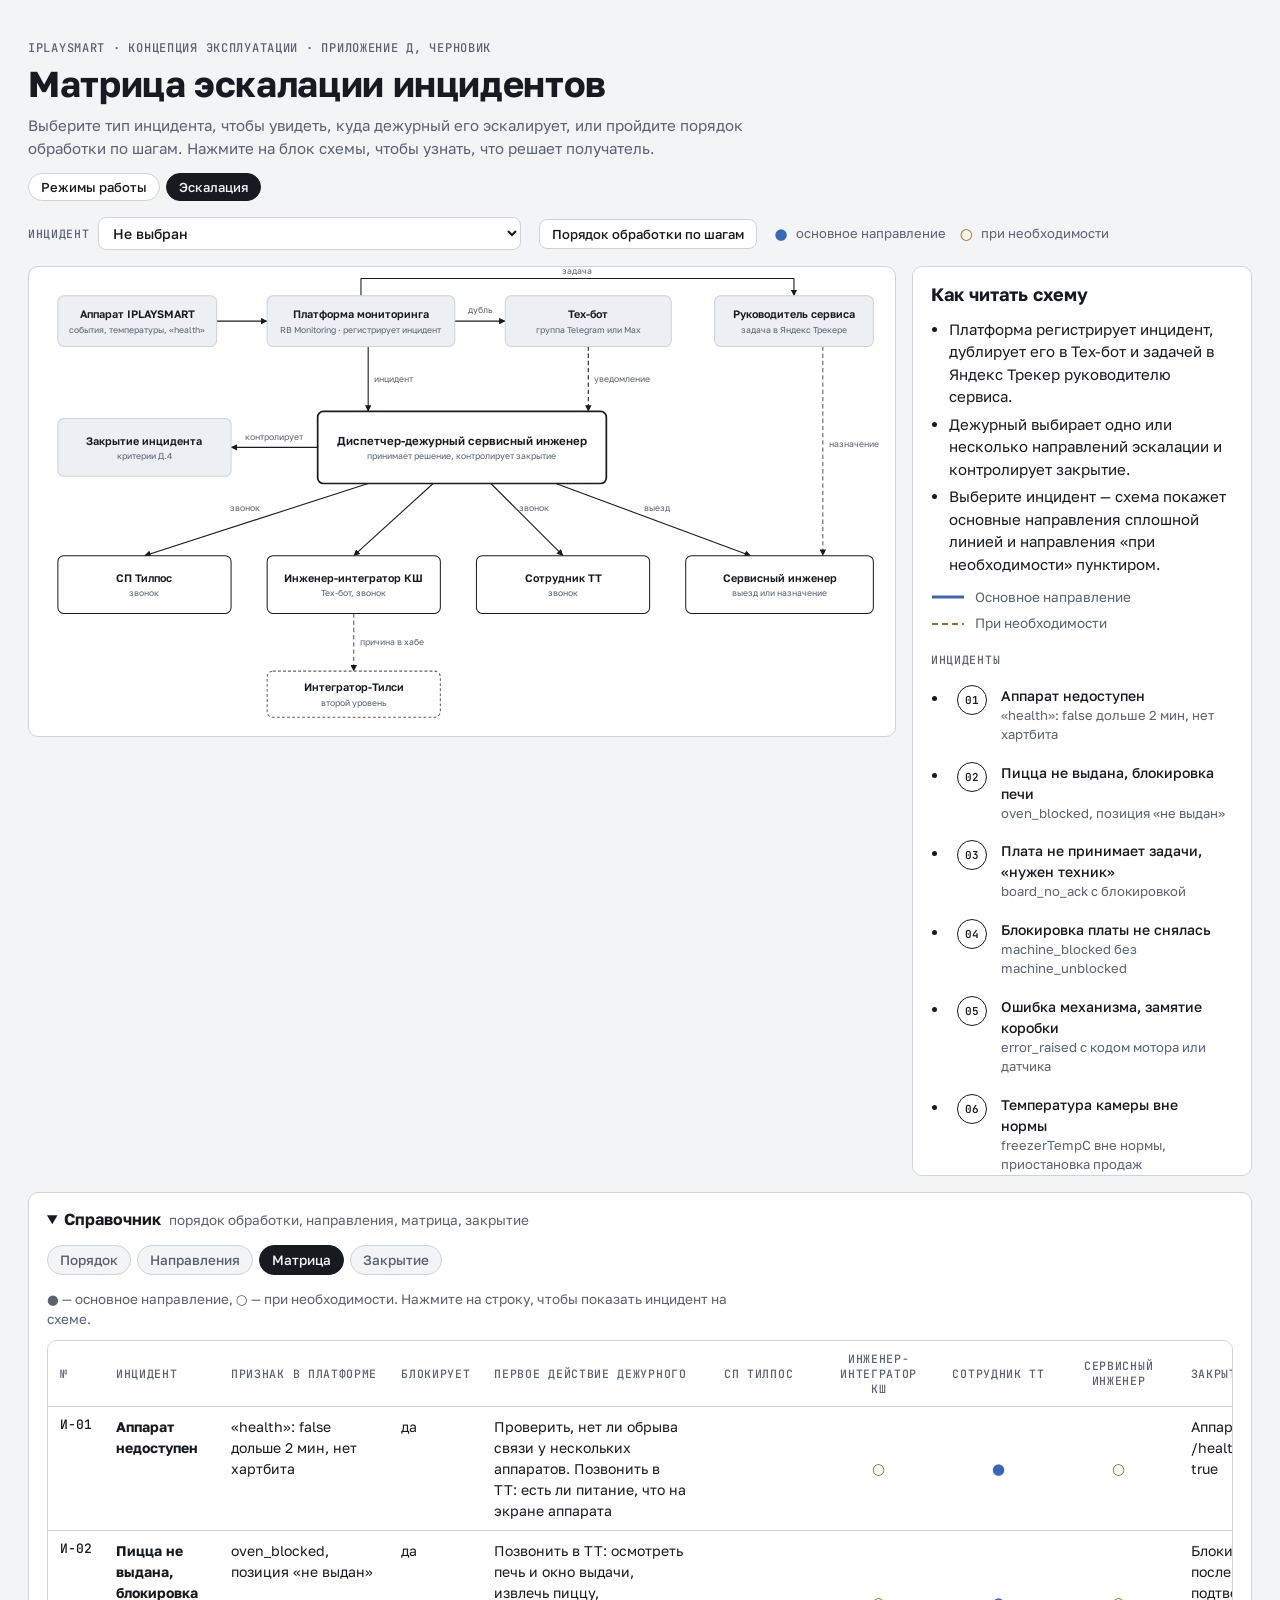
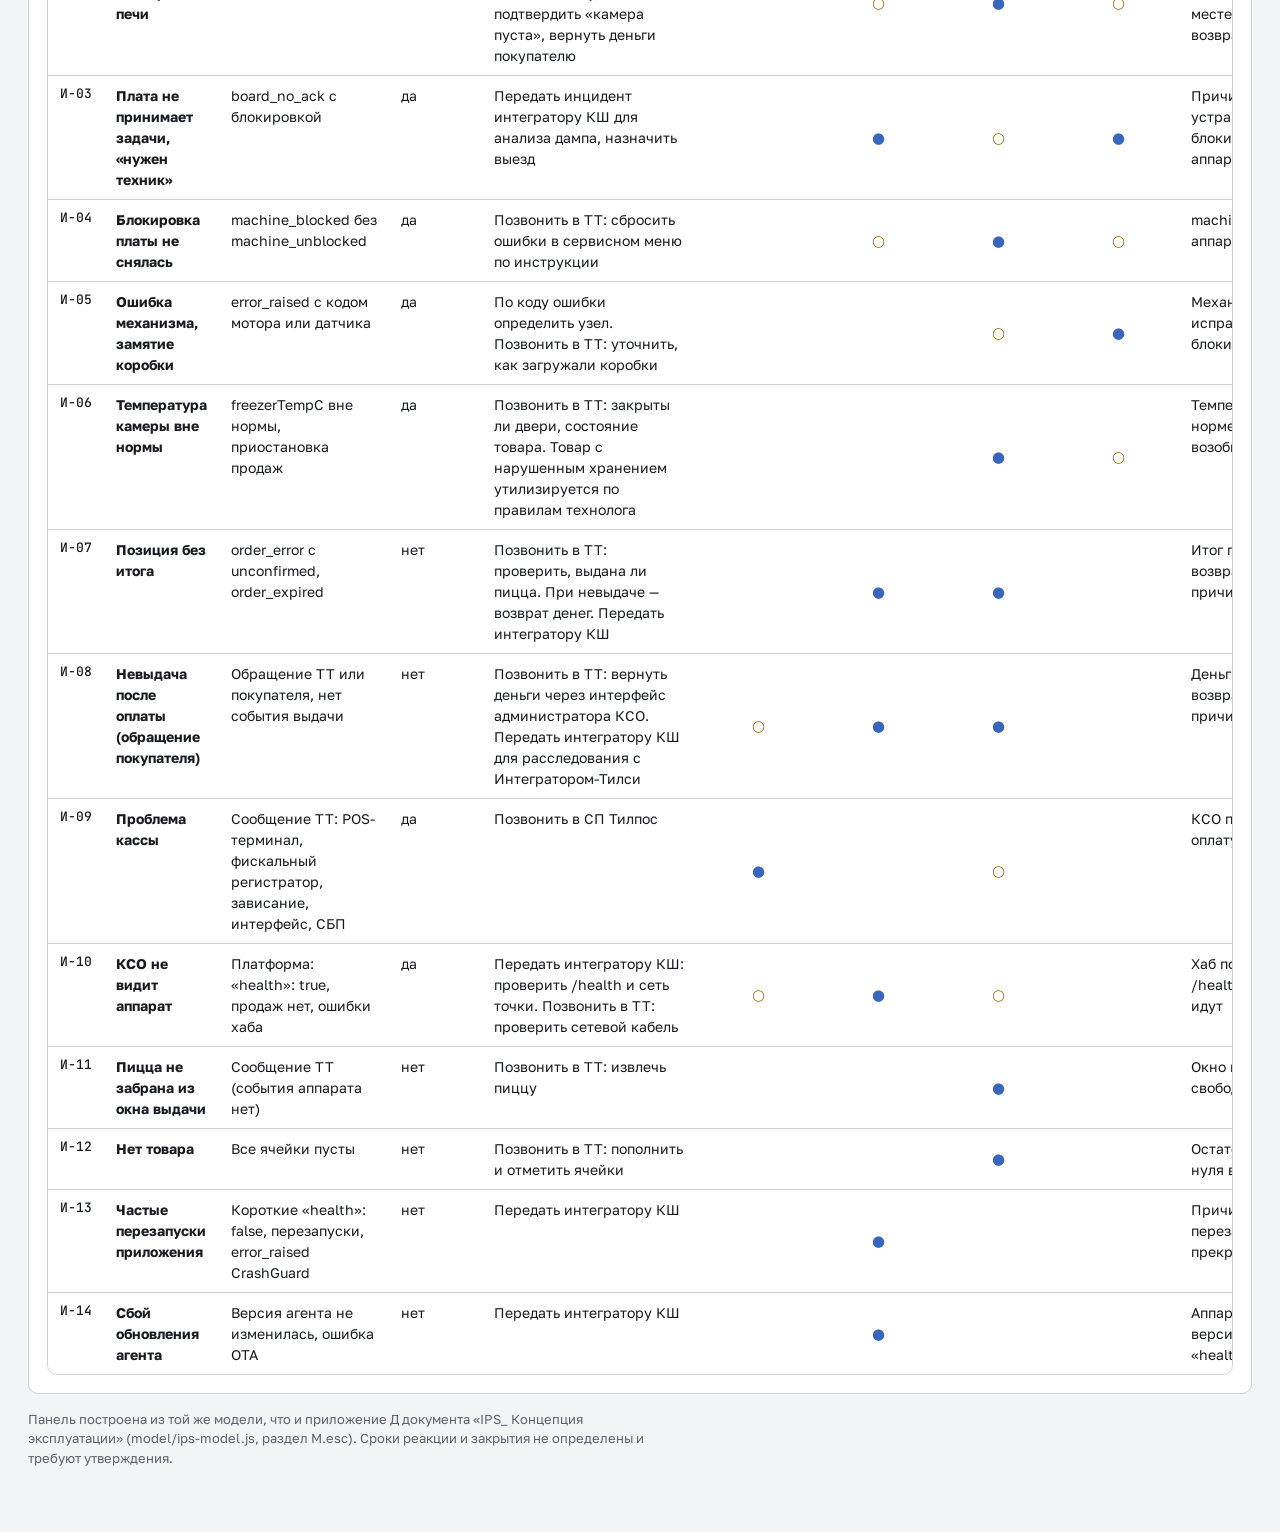
==== escalation.html @ d2d76002 "Add files via upload" ====
<!doctype html>
<html lang="ru">
<head>
<meta charset="utf-8">
<meta name="viewport" content="width=device-width, initial-scale=1">
<title>Эскалация инцидентов IPLAYSMART</title>
<link rel="preconnect" href="https://fonts.googleapis.com">
<link rel="preconnect" href="https://fonts.gstatic.com" crossorigin>
<link rel="stylesheet" href="https://fonts.googleapis.com/css2?family=Golos+Text:wght@400;500;600;700&family=JetBrains+Mono:wght@400;500;600&display=swap">
<style>/* Схема-лист: шапка с навигацией, панель управления, диаграмма во всю ширину, карточка выделения, справочные разделы */
:root{
  --bg:#f3f4f6; --surface:#ffffff; --fg:#171b21; --muted:#596271; --line:#cdd3dc; --comp:#eceff3; --sel:#e6eaf0;
  --ok:#2e8049; --ok-bg:#e1f1e6;
  --part:#a86e14; --part-bg:#f8edd4;
  --pause:#3a66b8; --pause-bg:#e3ebfa;
  --off:#b0413f; --off-bg:#f6e2e1;
  --none:#768090; --none-bg:#e7eaee;
  --danger:#c2362f;
  --font-body:"Golos Text", system-ui, -apple-system, "Segoe UI", Roboto, Arial, sans-serif;
  --font-mono:"JetBrains Mono", ui-monospace, SFMono-Regular, Menlo, Consolas, monospace;
}
@media (prefers-color-scheme: dark){
  :root:not([data-theme="light"]){
    --bg:#111317; --surface:#191c21; --fg:#e6e9ed; --muted:#9aa3af; --line:#343a44; --comp:#15181c; --sel:#232830;
    --ok:#5fbf80; --ok-bg:#15291c; --part:#e0a64a; --part-bg:#32260e; --pause:#80a7ee; --pause-bg:#172239;
    --off:#e2797a; --off-bg:#361b1c; --none:#9aa3b0; --none-bg:#22262d; --danger:#ef6b63;
    color-scheme:dark;
  }
}
:root[data-theme="dark"]{
  --bg:#111317; --surface:#191c21; --fg:#e6e9ed; --muted:#9aa3af; --line:#343a44; --comp:#15181c; --sel:#232830;
  --ok:#5fbf80; --ok-bg:#15291c; --part:#e0a64a; --part-bg:#32260e; --pause:#80a7ee; --pause-bg:#172239;
  --off:#e2797a; --off-bg:#361b1c; --none:#9aa3b0; --none-bg:#22262d; --danger:#ef6b63;
  color-scheme:dark;
}
body{background:var(--bg);color:var(--fg);font:15px/1.5 var(--font-body)}
.wrap{max-width:1300px;margin:0 auto;padding-inline:20px;padding-block:32px 56px;display:grid;gap:20px}
.eyebrow{font:500 12px/1.4 var(--font-mono);letter-spacing:.06em;text-transform:uppercase;color:var(--muted)}
h1{font-size:clamp(26px,3.4vw,36px);line-height:1.15;font-weight:700;letter-spacing:-.01em;margin:6px 0 10px;text-wrap:balance}
.lead{max-width:72ch;margin:0;color:var(--muted)}
.meta{display:flex;flex-wrap:wrap;gap:6px 18px;margin-top:12px;font:500 13px var(--font-mono)}
.toc{display:flex;flex-wrap:wrap;gap:6px 8px;margin-top:16px}
.toc a{font:500 13px var(--font-body);color:var(--fg);text-decoration:none;padding:5px 11px;border:1px solid var(--line);border-radius:999px;background:var(--surface)}
.toc a:hover{background:var(--sel)}
.toolbar{display:flex;flex-wrap:wrap;align-items:center;gap:12px 28px;scroll-margin-top:16px}
.group{display:flex;flex-wrap:wrap;align-items:center;gap:8px 14px;min-width:0}
.glabel,.d-cols h4,.kv dt,th{font:500 11.5px var(--font-mono);letter-spacing:.06em;text-transform:uppercase;color:var(--muted)}
.seg{display:inline-flex;flex-wrap:wrap;border:1px solid var(--line);border-radius:8px;padding:2px;background:var(--surface)}
.seg button{font:500 13.5px var(--font-body);padding:6px 12px;border:0;border-radius:6px;background:transparent;color:var(--muted);cursor:pointer}
.seg button[aria-pressed="true"]{background:var(--fg);color:var(--bg)}
.seg button:focus-visible,.reset:focus-visible,.tlink:focus-visible,.goto:focus-visible,.toc a:focus-visible{outline:2px solid var(--fg);outline-offset:2px}
.legend{display:flex;flex-wrap:wrap;gap:6px 14px;font-size:13px;color:var(--muted)}
.legend span{display:inline-flex;align-items:center;gap:6px;white-space:nowrap}
.sw{width:12px;height:12px;border-radius:3px;border:1.5px solid;display:inline-block}
.lg line{stroke:var(--fg);stroke-width:1.6}
.lg .dash{stroke-dasharray:6 4}
.lg .dot{stroke-dasharray:1.5 3.5;stroke-linecap:round;stroke-width:2}
.lg .danger{stroke:var(--danger);stroke-dasharray:6 4}
.reset{font:500 13px var(--font-body);padding:6px 12px;border:1px solid var(--line);border-radius:8px;background:var(--surface);color:var(--fg);cursor:pointer}

figure.diagram{margin:0;background:var(--surface);border:1px solid var(--line);border-radius:10px;overflow:hidden}
.scroll{overflow-x:auto}
#sm{display:block;width:100%;min-width:980px;height:auto;color:var(--fg)}
figcaption{padding:10px 16px 14px;border-top:1px solid var(--line);font-size:13px;color:var(--muted)}
#sm text{font-family:var(--font-body)}
#sm .node rect{stroke-width:1.6}
#sm .nid{font:500 11px var(--font-mono);fill:var(--muted);text-anchor:middle}
#sm .nname{font-size:13.5px;font-weight:600;fill:var(--fg);text-anchor:middle}
#sm .nstat{font-size:11px;font-weight:500;fill:var(--muted);text-anchor:middle}
#sm .atitle{font-size:11.5px;font-weight:600;fill:var(--fg)}
#sm .aval{font-size:11px;fill:var(--muted)}
#sm .divl{stroke:var(--line);stroke-width:1}
#sm .comp rect{fill:var(--comp);stroke:var(--line);stroke-width:1.3}
#sm .ctitle{font-size:12.5px;font-weight:600;fill:var(--muted)}
#sm .grp{fill:none;stroke:var(--muted);stroke-width:1.2;stroke-dasharray:4 3}
#sm .pseudo rect{fill:var(--surface);stroke:var(--muted);stroke-width:1.2;stroke-dasharray:4 3}
#sm .pseudo text{font-size:12px;fill:var(--muted);text-anchor:middle}
#sm .tr path{fill:none;stroke-linejoin:round}
#sm .tr path.halo{stroke:var(--surface);stroke-width:5}
#sm .tr path.ln{stroke:var(--fg);stroke-width:1.5}
#sm .tr.auto path.ln,#sm .tr.safety path.ln{stroke-dasharray:6 4}
#sm .tr.remote path.ln{stroke-dasharray:1.5 3.5;stroke-linecap:round;stroke-width:2}
#sm .tr.safety path.ln{stroke:var(--danger)}
#sm .tr path.hit{stroke:transparent;stroke-width:14}
#sm .junc{fill:var(--fg)}
#sm .badge circle{fill:var(--surface);stroke:var(--fg);stroke-width:1.3}
#sm .tr.safety .badge circle{stroke:var(--danger)}
#sm .badge text{font:600 10.5px var(--font-mono);fill:var(--fg);text-anchor:middle;dominant-baseline:central}
#sm .mk-fg{fill:var(--fg)}
#sm .mk-danger{fill:var(--danger)}
#sm .node,#sm .badge,#sm .pseudo,#sm .tr{cursor:pointer}
#sm .node:focus,#sm .badge:focus,#sm .pseudo:focus{outline:none}
#sm .node:focus-visible rect{stroke-width:3.2}
#sm .badge:focus-visible circle{stroke-width:2.8}
#sm .node,#sm .tr,#sm .pseudo,#sm .grp{transition:opacity .15s}
#sm.has-sel .node:not(.on),#sm.has-sel .tr:not(.on),#sm.has-sel .pseudo:not(.on){opacity:.15}
#sm.has-sel .comp:not(.on){opacity:.5}
#sm .tr.on path.ln{stroke-width:2.6}
#sm .tr.on .badge circle{stroke-width:2.2}
#sm .node.cur rect{stroke-width:3.2}

.detail{background:var(--surface);border:1px solid var(--line);border-radius:10px;padding:18px 20px;display:grid;gap:14px;min-width:0}
.detail .hint{margin:0;color:var(--muted)}
.d-head{display:flex;flex-wrap:wrap;align-items:baseline;gap:4px 12px}
.d-id{font:600 13px var(--font-mono);color:var(--muted)}
.d-head h3{margin:0;font-size:20px;line-height:1.25;font-weight:700;text-wrap:balance}
.d-desc{margin:0;max-width:75ch}
.chips{display:flex;flex-wrap:wrap;gap:8px}
.chip{display:inline-flex;align-items:center;gap:8px;padding:4px 10px;border:1px solid var(--line);border-radius:999px;font-size:13px;background:var(--bg);max-width:100%}
.chip b{font-weight:500;color:var(--muted);white-space:nowrap}
.st{display:inline-flex;align-items:center;gap:7px}
.st i{width:9px;height:9px;border-radius:50%;display:inline-block;flex:none}
.d-cols{display:grid;grid-template-columns:repeat(auto-fit,minmax(280px,1fr));gap:14px 28px}
.d-cols h4{margin:0 0 6px}
.d-cols ul{list-style:none;margin:0;padding:0;display:grid;gap:4px}
.tlink{display:grid;grid-template-columns:34px 1fr;gap:0 10px;width:100%;text-align:left;padding:6px 8px;border:0;border-radius:6px;background:transparent;color:var(--fg);font:inherit;cursor:pointer}
.tlink:hover{background:var(--sel)}
.tn{grid-row:span 2;font:600 11px var(--font-mono);display:inline-grid;place-items:center;width:28px;height:28px;border:1.3px solid var(--fg);border-radius:50%;align-self:start}
.tlink.safety .tn{border-color:var(--danger)}
.tlink span:not(.tn){font-size:14px;font-weight:500}
.tlink small{font-size:13px;color:var(--muted)}
.empty,.note{font-size:13.5px;color:var(--muted)}
.note{margin:0;max-width:85ch}
.kv{display:grid;grid-template-columns:max-content minmax(0,1fr);gap:8px 18px;margin:0}
.kv dt{line-height:1.9}
.kv dd{margin:0}
.goto{display:inline-flex;align-items:center;gap:8px;padding:5px 12px;border:1px solid var(--line);border-radius:999px;background:var(--bg);color:var(--fg);font:500 13px var(--font-body);cursor:pointer}
.goto:hover{background:var(--sel)}
.goto code{font:600 12px var(--font-mono);color:var(--muted)}
.rc{list-style:none;margin:0;padding:0;display:grid;gap:4px;font-size:14px}
.rc i{font-style:normal;color:var(--muted)}

.sec{display:grid;gap:10px;scroll-margin-top:16px;min-width:0}
.sec h2{font-size:18px;font-weight:700;margin:8px 0 0}
.sec h3{font-size:14.5px;font-weight:600;margin:6px 0 0}
.sec p{margin:0;max-width:80ch}
.card{background:var(--surface);border:1px solid var(--line);border-radius:10px;padding:16px 20px;display:grid;gap:10px;min-width:0}
.cols2{display:grid;grid-template-columns:repeat(auto-fit,minmax(300px,1fr));gap:12px 32px}
.plain,.steps{margin:0;padding-left:20px;display:grid;gap:4px}
.tscroll{overflow-x:auto;background:var(--surface);border:1px solid var(--line);border-radius:10px}
table{width:100%;min-width:820px;border-collapse:collapse;font-size:14px}
table.wide{min-width:1120px}
th{text-align:left;padding:10px 12px;border-bottom:1px solid var(--line);background:var(--surface);white-space:nowrap}
td{padding:9px 12px;border-bottom:1px solid var(--line);vertical-align:top}
tbody tr:last-child td{border-bottom:0}
tbody tr[data-s],tbody tr[data-t]{cursor:pointer}
tbody tr[data-s]:hover td,tbody tr[data-t]:hover td,tbody tr.sel td{background:var(--sel)}
tbody tr.sel td:first-child{box-shadow:inset 3px 0 0 var(--fg)}
tbody tr:focus-visible{outline:2px solid var(--fg);outline-offset:-2px}
td.id{font:500 13px var(--font-mono);white-space:nowrap;font-variant-numeric:tabular-nums}
tr.sub td.id{padding-left:28px;color:var(--muted)}
tr.parent td:nth-child(2){font-weight:600}
td.path{white-space:nowrap;font-weight:500}
table.matrix{min-width:1080px}
.matrix th.m{text-align:center;white-space:normal;min-width:96px}
.matrix th.m small{display:block;font:400 11px var(--font-body);letter-spacing:0;text-transform:none;color:var(--muted)}
.matrix td.c{text-align:center;vertical-align:middle;padding:6px}
.cell{display:inline-flex;flex-direction:column;align-items:center;gap:2px;min-width:62px;padding:4px 6px;border-radius:6px;font-size:12.5px;font-weight:600;line-height:1.25}
.cell small{font-weight:400;font-size:11px;max-width:112px}
.c-y{background:var(--ok-bg);color:var(--ok)}
.c-c{background:var(--part-bg);color:var(--part)}
.c-n{color:var(--muted);font-weight:500}
.c-u{border:1px dashed var(--muted);color:var(--muted);font-weight:500}
td.cmd{font-weight:600;min-width:200px}
td.cmd small{display:block;font:500 11.5px var(--font-mono);color:var(--muted);margin-top:3px}
td.cmd span{display:block;font-weight:400;font-size:12.5px;color:var(--muted);margin-top:2px}
.mlegend{display:flex;flex-wrap:wrap;gap:8px 14px;align-items:center;font-size:13px;color:var(--muted)}
footer{font-size:13px;color:var(--muted);max-width:80ch}
@media (prefers-reduced-motion: reduce){#sm .node,#sm .tr,#sm .pseudo,#sm .grp{transition:none}}
:root{--shadow:0 10px 30px rgba(20,24,31,.16)}
@media (prefers-color-scheme: dark){:root:not([data-theme="light"]){--shadow:0 10px 30px rgba(0,0,0,.55)}}
:root[data-theme="dark"]{--shadow:0 10px 30px rgba(0,0,0,.55)}
#tm{min-width:1340px}
.ref{font:500 .9em var(--font-mono);color:inherit;background:none;border:0;border-bottom:1px dotted currentColor;padding:0;margin:0;cursor:pointer;line-height:inherit}
.ref:hover{color:var(--pause)}
.ref:focus-visible,.rc-x:focus-visible,#sm .fl:focus-visible rect{outline:2px solid var(--fg);outline-offset:2px}
.refcard{position:fixed;left:16px;right:16px;bottom:calc(16px + env(safe-area-inset-bottom, 0px));z-index:10;max-width:640px;margin-inline:auto;background:var(--surface);border:1px solid var(--line);border-radius:12px;box-shadow:var(--shadow);padding:14px 16px;display:grid;gap:8px;max-height:55vh;overflow:auto}
.rc-head{display:flex;align-items:baseline;gap:10px}
.rc-head code{font:600 13px var(--font-mono)}
.rc-head span{font-size:12.5px;color:var(--muted);flex:1;min-width:0}
.rc-x{border:0;background:none;color:var(--muted);font-size:22px;line-height:1;cursor:pointer;padding:0 4px}
.refcard p{margin:0;font-size:14px}
.rc-st{font-size:12.5px;color:var(--muted)}
tr.x td{color:var(--muted)}
tr.x td:not(:first-child){font-style:italic}
.dchip{display:inline-block;padding:2px 9px;border-radius:999px;font-size:12.5px;font-weight:600;white-space:nowrap}
.d-ok{background:var(--ok-bg);color:var(--ok)}
.d-none{background:var(--none-bg);color:var(--none)}
.d-part{background:var(--part-bg);color:var(--part)}
.d-pause{background:var(--pause-bg);color:var(--pause)}
.steps li,.plain li{max-width:85ch}
.detail ol{margin:0;padding-left:20px;display:grid;gap:3px}
#sm .fbox{fill:var(--surface);stroke:var(--line);stroke-width:1.2}
#sm .fl rect{fill:var(--bg);stroke:var(--muted);stroke-width:1}
#sm .fl text{font-size:11.5px;fill:var(--fg)}
#sm .fl{cursor:pointer;transition:opacity .15s}
#sm .fl:focus{outline:none}
#sm .fl.cur rect{stroke:var(--fg);stroke-width:2}
#sm.has-sel .fl:not(.on){opacity:.35}
@media (prefers-reduced-motion: reduce){#sm .fl{transition:none}}
[hidden]{display:none!important}
.wrap{max-width:1480px;gap:16px}
header .lead{max-width:80ch}
.controls{display:flex;flex-wrap:wrap;align-items:center;gap:10px 18px}
.wrap > *{min-width:0}
.ctl{display:inline-flex;align-items:center;gap:8px;max-width:100%;min-width:0;font:500 11.5px var(--font-mono);letter-spacing:.06em;text-transform:uppercase;color:var(--muted)}
.ctl select{min-width:0;flex:0 1 auto;font:500 14px var(--font-body);letter-spacing:0;text-transform:none;color:var(--fg);background:var(--surface);border:1px solid var(--line);border-radius:8px;padding:6px 10px;max-width:100%}
.ctl select:focus-visible{outline:2px solid var(--fg);outline-offset:2px}
.main{display:grid;grid-template-columns:minmax(0,1fr);gap:16px;align-items:start}
.side{background:var(--surface);border:1px solid var(--line);border-radius:10px;padding:16px 18px;display:grid;gap:12px;min-width:0;align-content:start}
@media (min-width:1200px){
  .main{grid-template-columns:minmax(0,1fr) 340px}
  .side{position:sticky;top:calc(12px + env(safe-area-inset-top, 0px));max-height:calc(100vh - 24px);overflow:auto}
}
.side h3{margin:0;font-size:18px;line-height:1.25;font-weight:700;text-wrap:balance}
.side p{margin:0}
.side ul,.side ol{margin:0;padding-left:18px;display:grid;gap:5px}
.side .kv{grid-template-columns:minmax(0,1fr);gap:2px 0}
.side .kv dt{line-height:1.4;margin-top:8px}
.side .kv dd{font-size:14px}
.side .d-cols{grid-template-columns:minmax(0,1fr)}
.crumb{font:500 12px var(--font-mono);color:var(--muted)}
.back{justify-self:start;font:500 13px var(--font-body);padding:5px 10px;border:1px solid var(--line);border-radius:8px;background:var(--bg);color:var(--fg);cursor:pointer}
.nav{display:flex;flex-wrap:wrap;gap:8px;align-items:center}
.nav button{font:500 13.5px var(--font-body);padding:7px 14px;border:1px solid var(--line);border-radius:8px;background:var(--bg);color:var(--fg);cursor:pointer}
.nav button.primary{background:var(--fg);color:var(--bg);border-color:var(--fg)}
.nav button:disabled{opacity:.4;cursor:default}
.nav .step{font:500 12px var(--font-mono);color:var(--muted);margin-left:auto}
.back:focus-visible,.nav button:focus-visible,.tabs button:focus-visible,.refblock summary:focus-visible{outline:2px solid var(--fg);outline-offset:2px}
.attrs{display:grid;gap:6px;margin:0;padding:10px 12px;background:var(--bg);border-radius:8px;font-size:13.5px}
.attrs b{font-weight:600}
.lgline{display:grid;grid-template-columns:34px 1fr;gap:6px 10px;align-items:center;font-size:13.5px;color:var(--muted)}
.lgline svg line{stroke:var(--fg);stroke-width:1.6}
.lgline .cyc{stroke-width:3}
.lgline .thin{stroke:var(--muted);stroke-width:1.4}
.lgline .dash{stroke-dasharray:6 4}
.lgline .dot{stroke-dasharray:1.5 3.5;stroke-linecap:round;stroke-width:2}
.lgline .danger{stroke:var(--danger);stroke-dasharray:6 4}
#legend:empty{display:none}

#sm{min-width:900px}
@media (min-width:1200px){#sm{min-width:0}}
#sm .nid{font-size:12px}
#sm .nname{font-size:15px}
#sm .nstat{font-size:12px}
#sm .ctitle{font-size:13.5px}
#sm .badge text{font-size:11.5px}
#sm.v-ov #g-dt{display:none}
#sm.v-dt #g-ov{display:none}
#sm:not(.l-safety) #g-flags{display:none}
#sm.l-none .node.atom rect{fill:var(--surface);stroke:var(--fg);stroke-width:1.4}
#sm.v-ov.l-none .node.sub rect{fill:transparent;stroke:var(--muted);stroke-dasharray:4 3;stroke-width:1.2}
#sm.v-ov.l-none .node.sub text{fill:var(--muted)}
#sm .ag path{fill:none;stroke-linejoin:round}
#sm .ag path.halo{stroke:var(--surface);stroke-width:6}
#sm .ag path.ln{stroke:var(--muted);stroke-width:1.4}
#sm .ag.cycle path.ln{stroke:var(--fg);stroke-width:2.8}
#sm .ag.safety path.ln{stroke:var(--danger);stroke-dasharray:6 4}
#sm .ag.remote path.ln{stroke-dasharray:1.5 3.5;stroke-linecap:round;stroke-width:2}
#sm .ag path.hit{stroke:transparent;stroke-width:16}
#sm .ag{cursor:pointer;transition:opacity .15s}
#sm .ag:focus{outline:none}
#sm .ag:focus-visible path.ln{stroke-width:4}
#sm .pill rect{fill:var(--surface);stroke:var(--muted);stroke-width:1.2}
#sm .pill text{font:600 11.5px var(--font-mono);fill:var(--muted);text-anchor:middle;dominant-baseline:central}
#sm .mk-muted{fill:var(--muted)}
#sm.has-sel .ag:not(.on){opacity:.15}
#sm .ag.on path.ln{stroke-width:3.2}
#sm.has-sel .tr.trail{opacity:.5}
#sm.has-sel .node.trail{opacity:.65}
@media (prefers-reduced-motion: reduce){#sm .ag{transition:none}}

.refblock{background:var(--surface);border:1px solid var(--line);border-radius:10px;padding:0 18px}
.refblock summary{cursor:pointer;padding:14px 0;font-weight:700;font-size:16px}
.refblock summary span{font-weight:400;font-size:13.5px;color:var(--muted);margin-left:8px}
.refblock[open]{padding-bottom:18px}
.tabs{display:flex;flex-wrap:wrap;gap:6px;margin-bottom:14px}
.tabs button{font:500 13.5px var(--font-body);padding:6px 12px;border:1px solid var(--line);border-radius:999px;background:var(--bg);color:var(--muted);cursor:pointer}
.tabs button[aria-selected="true"]{background:var(--fg);color:var(--bg);border-color:var(--fg)}
.tabp{display:grid;gap:10px;min-width:0}
.pillsample{justify-self:start;font:600 11.5px var(--font-mono);color:var(--muted);border:1.2px solid var(--muted);border-radius:10px;padding:0 7px;line-height:18px}
.rsec{display:grid;gap:10px;min-width:0}
.rsec + .rsec{margin-top:10px}
.rsec h3{margin:4px 0 0;font-size:16px;font-weight:700}
.card p{margin:0;max-width:85ch}
.dg{display:inline-block;margin-left:4px;padding:0 7px;border-radius:999px;font-size:11.5px;font-weight:600;line-height:18px;background:var(--off-bg);color:var(--off);white-space:nowrap}
table.matrix{min-width:1220px}
td.dz{font-size:13px;min-width:150px}
.side h4{margin:6px 0 0;font:500 11.5px var(--font-mono);letter-spacing:.06em;text-transform:uppercase;color:var(--muted)}

.side .chips{gap:6px}
.pnav{display:flex;flex-wrap:wrap;gap:6px;margin-top:14px}
.pnav a,.pnav span{font:500 13px var(--font-body);padding:5px 12px;border:1px solid var(--line);border-radius:999px;color:var(--fg);text-decoration:none;background:var(--surface)}
.pnav span{background:var(--fg);color:var(--bg);border-color:var(--fg)}
.pnav a:hover{background:var(--sel)}

#es{display:block;width:100%;min-width:900px;height:auto}
@media (min-width:1200px){#es{min-width:0}}
#es text{font-family:var(--font-body)}
#es .bx rect{fill:var(--surface);stroke:var(--fg);stroke-width:1.4}
#es .bx.src rect{fill:var(--comp);stroke:var(--line)}
#es .bx.duty rect{stroke-width:2.4}
#es .bx.second rect{stroke-dasharray:4 3;stroke:var(--muted)}
#es .nname{font-size:15px;font-weight:600;fill:var(--fg);text-anchor:middle}
#es .bx.duty .nname{font-size:16px}
#es .nstat{font-size:12px;fill:var(--muted);text-anchor:middle}
#es .lk path{fill:none;stroke-linejoin:round}
#es .lk path.halo{stroke:var(--surface);stroke-width:6}
#es .lk path.ln{stroke:var(--fg);stroke-width:1.5}
#es .lk.dash path.ln,#es .lk.aux path.ln{stroke-dasharray:6 4}
#es .lk.aux path.ln{stroke:var(--muted)}
#es .lbl{font-size:12px;fill:var(--muted);text-anchor:middle}
#es .lbl.start{text-anchor:start}
#es .mk-fg{fill:var(--fg)} #es .mk-muted{fill:var(--muted)} #es .mk-p{fill:var(--pause)}
#es .bx,#es .lk{transition:opacity .15s}
#es .bx{cursor:pointer}
#es .bx:focus{outline:none}
#es .bx:focus-visible rect{stroke-width:3.2}
#es.has-sel .bx:not(.on):not(.p):not(.s){opacity:.25}
#es.has-sel .lk:not(.on):not(.p):not(.s){opacity:.12}
#es .bx.cur rect{stroke-width:3.2}
#es .bx.p rect{fill:var(--pause-bg);stroke:var(--pause);stroke-width:2.6}
#es .bx.s rect{fill:var(--part-bg);stroke:var(--part);stroke-width:1.8;stroke-dasharray:6 4}
#es .lk.p path.ln{stroke:var(--pause);stroke-width:3;stroke-dasharray:none}
#es .lk.s path.ln{stroke:var(--part);stroke-width:2.2;stroke-dasharray:6 4}
#es .lk.on path.ln{stroke-width:2.6}
.dot{font-style:normal;font-weight:700;font-size:15px;line-height:1}
.dot.p{color:var(--pause)} .dot.s{color:var(--part)}
.legend .dot{margin-right:2px}
.lgline .lp{stroke:var(--pause);stroke-width:3}
.lgline .ls{stroke:var(--part);stroke-width:2.2;stroke-dasharray:6 4}
#tmx{min-width:1240px}
#tmx tbody tr{cursor:pointer}
#tmx tbody tr:hover td,#tmx tbody tr.sel td{background:var(--sel)}
#tmx td.c{text-align:center;vertical-align:middle}
.rc .dot{margin-right:2px}
@media (prefers-reduced-motion: reduce){#es .bx,#es .lk{transition:none}}
</style>
</head>
<body>
<div class="wrap">
  <header>
    <div class="eyebrow">IPLAYSMART · Концепция эксплуатации · приложение Д, черновик</div>
    <h1>Матрица эскалации инцидентов</h1>
    <p class="lead">Выберите тип инцидента, чтобы увидеть, куда дежурный его эскалирует, или пройдите порядок обработки по шагам. Нажмите на блок схемы, чтобы узнать, что решает получатель.</p>
    <nav class="pnav"><a href="index.html">Режимы работы</a><span aria-current="page">Эскалация</span></nav>
  </header>

  <div class="controls">
    <label class="ctl" for="inc">Инцидент
      <select id="inc"><option value="">Не выбран</option></select>
    </label>
    <button type="button" class="reset" id="steps">Порядок обработки по шагам</button>
    <div class="legend" id="legend"></div>
  </div>

  <div class="main">
    <figure class="diagram" id="fig">
      <div class="scroll">
        <svg id="es" viewBox="0 0 1200 650" role="group" aria-label="Схема эскалации: аппарат, платформа, Тех-бот, руководитель сервиса, дежурный и направления эскалации"></svg>
      </div>
    </figure>
    <aside class="side" id="card" aria-live="polite"></aside>
  </div>

  <details class="refblock" id="ref" open>
    <summary>Справочник<span>порядок обработки, направления, матрица, закрытие</span></summary>
    <div class="tabs" role="tablist" aria-label="Разделы справочника" id="tabs"></div>
    <div id="tabps"></div>
  </details>

  <footer>Панель построена из той же модели, что и приложение Д документа «IPS_ Концепция эксплуатации» (model/ips-model.js, раздел M.esc). Сроки реакции и закрытия не определены и требуют утверждения.</footer>
</div>
<script>
const E = {"intro":["Инциденты собираются в платформе мониторинга RB Monitoring и эскалируются диспетчеру-дежурному сервисному инженеру (далее — дежурный). Каждый инцидент дублируется в Тех-бот — группу в Telegram или Max — и задачей в Яндекс Трекер руководителю сервиса.","Дежурный определяет тип инцидента по матрице Д.3, выбирает одно или несколько направлений эскалации и контролирует закрытие инцидента."],"steps":["Аппарат публикует событие или перестает выходить на связь. Платформа мониторинга регистрирует инцидент: аппарат, точку, тип, время и номер заказа, если он есть. Пропадание связи регистрируется, если «health»: false держится дольше 2 мин.","Платформа дублирует инцидент в Тех-бот (группа Telegram или Max) и задачей в Яндекс Трекер руководителю сервиса.","Дежурный принимает инцидент и определяет его тип по матрице Д.3.","Дежурный эскалирует инцидент по одному или нескольким направлениям: СП Тилпос, инженер-интегратор КШ, сотрудник ТТ, выезд сервисного инженера.","Дежурный записывает в инциденте действия, ответы получателей и причину.","Дежурный контролирует закрытие по критериям Д.4 и закрывает инцидент. Тех-бот публикует закрытие."],"sources":[{"id":"dev","name":"Аппарат IPLAYSMART","sub":"события, температуры, «health»"},{"id":"plat","name":"Платформа мониторинга","sub":"RB Monitoring · регистрирует инцидент"},{"id":"bot","name":"Тех-бот","sub":"группа Telegram или Max"},{"id":"yt","name":"Руководитель сервиса","sub":"задача в Яндекс Трекере"},{"id":"duty","name":"Диспетчер-дежурный сервисный инженер","sub":"принимает решение, контролирует закрытие"},{"id":"close","name":"Закрытие инцидента","sub":"критерии Д.4"}],"routes":[{"id":"tilpos","name":"СП Тилпос","sub":"звонок","ch":"Звонок","what":"Проблемы касс: POS-терминал, фискальный регистратор, зависание, интерфейс КСО, СБП и другие платежи","give":"Точка, номер КСО, время, номер чека или заказа, что видит сотрудник"},{"id":"ksh","name":"Инженер-интегратор КШ","sub":"Тех-бот, звонок","ch":"Тех-бот, звонок","what":"Диагностика по журналам и дампам обмена с платой, анализ первопричины, снятие блокировки на пилоте, обновление агента. При причине на стороне хаба привлекает Интегратора-Тилси","give":"Аппарат, время, номер заказа, событие платформы"},{"id":"tt","name":"Сотрудник ТТ","sub":"звонок","ch":"Звонок","what":"Уточнение обстоятельств и дополнительные инструкции: осмотр печи и окна выдачи, извлечение пиццы, сброс ошибок, пополнение, возврат денег покупателю через интерфейс администратора КСО","give":"Что проверить и что сделать, кому сообщить результат"},{"id":"visit","name":"Сервисный инженер","sub":"выезд или назначение","ch":"Выезд дежурного или назначение через руководителя сервиса","what":"Ремонт механики, печи, холодильной камеры, устранение замятия, повторная блокировка «нужен техник»","give":"Аппарат, точка, код ошибки, что уже сделано на месте"}],"second":[{"id":"tilsi","name":"Интегратор-Тилси","sub":"второй уровень","from":"ksh","what":"Расследование невыдачи после оплаты и сбоев связи хаба с аппаратом"}],"incidents":[["И-01","Аппарат недоступен","«health»: false дольше 2 мин, нет хартбита","Блокирующий","Проверить, нет ли обрыва связи у нескольких аппаратов. Позвонить в ТТ: есть ли питание, что на экране аппарата",{"tt":"p","ksh":"s","visit":"s"},"Аппарат на связи, /health «health»: true"],["И-02","Пицца не выдана, блокировка печи","oven_blocked, позиция «не выдан»","Блокирующий","Позвонить в ТТ: осмотреть печь и окно выдачи, извлечь пиццу, подтвердить «камера пуста», вернуть деньги покупателю",{"tt":"p","ksh":"s","visit":"s"},"Блокировка снята после подтверждения на месте, деньги возвращены"],["И-03","Плата не принимает задачи, «нужен техник»","board_no_ack с блокировкой","Блокирующий","Передать инцидент интегратору КШ для анализа дампа, назначить выезд",{"ksh":"p","visit":"p","tt":"s"},"Причина устранена, блокировка снята, аппарат в M-02"],["И-04","Блокировка платы не снялась","machine_blocked без machine_unblocked","Блокирующий","Позвонить в ТТ: сбросить ошибки в сервисном меню по инструкции",{"tt":"p","ksh":"s","visit":"s"},"machine_unblocked, аппарат в M-02"],["И-05","Ошибка механизма, замятие коробки","error_raised с кодом мотора или датчика","Блокирующий","По коду ошибки определить узел. Позвонить в ТТ: уточнить, как загружали коробки",{"visit":"p","tt":"s"},"Механизм исправен, блокировка снята"],["И-06","Температура камеры вне нормы","freezerTempC вне нормы, приостановка продаж","Блокирующий","Позвонить в ТТ: закрыты ли двери, состояние товара. Товар с нарушенным хранением утилизируется по правилам технолога",{"tt":"p","visit":"s"},"Температура в норме, продажи возобновлены"],["И-07","Позиция без итога","order_error с unconfirmed, order_expired","Неблокирующий","Позвонить в ТТ: проверить, выдана ли пицца. При невыдаче — возврат денег. Передать интегратору КШ",{"tt":"p","ksh":"p"},"Итог подтвержден, возврат выполнен, причина записана"],["И-08","Невыдача после оплаты (обращение покупателя)","Обращение ТТ или покупателя, нет события выдачи","Неблокирующий","Позвонить в ТТ: вернуть деньги через интерфейс администратора КСО. Передать интегратору КШ для расследования с Интегратором-Тилси",{"tt":"p","ksh":"p","tilpos":"s"},"Деньги возвращены, причина найдена"],["И-09","Проблема кассы","Сообщение ТТ: POS-терминал, фискальный регистратор, зависание, интерфейс, СБП","Блокирующий","Позвонить в СП Тилпос",{"tilpos":"p","tt":"s"},"КСО принимает оплату"],["И-10","КСО не видит аппарат","Платформа: «health»: true, продаж нет, ошибки хаба","Блокирующий","Передать интегратору КШ: проверить /health и сеть точки. Позвонить в ТТ: проверить сетевой кабель",{"ksh":"p","tt":"s","tilpos":"s"},"Хаб получает /health, продажи идут"],["И-11","Пицца не забрана из окна выдачи","Сообщение ТТ (события аппарата нет)","Неблокирующий","Позвонить в ТТ: извлечь пиццу",{"tt":"p"},"Окно выдачи свободно"],["И-12","Нет товара","Все ячейки пусты","Неблокирующий","Позвонить в ТТ: пополнить и отметить ячейки",{"tt":"p"},"Остаток больше нуля в /v1/channels"],["И-13","Частые перезапуски приложения","Короткие «health»: false, перезапуски, error_raised CrashGuard","Неблокирующий","Передать интегратору КШ",{"ksh":"p"},"Причина найдена, перезапуски прекратились"],["И-14","Сбой обновления агента","Версия агента не изменилась, ошибка OTA","Неблокирующий","Передать интегратору КШ",{"ksh":"p"},"Аппарат на новой версии, /health «health»: true"]],"closing":["Аппарат вернулся в M-02 и на платформе «health»: true, либо выезд назначен и записан в Яндекс Трекере.","Блокировка печи снята только после подтверждения человеком на месте, что камера пуста.","По каждой невыданной позиции деньги покупателю возвращены.","В инциденте записаны причина, действия и кто их выполнил.","Тех-бот опубликовал закрытие инцидента."],"note":"Сроки реакции и закрытия по типам инцидентов не определены и требуют утверждения."};
/* Панель эскалации. E — M.esc из model/ips-model.js, вставляется при сборке */
const NS = 'http://www.w3.org/2000/svg';
const $ = s => document.querySelector(s);
const esc = s => String(s).replace(/[&<>"]/g, c => ({'&':'&amp;','<':'&lt;','>':'&gt;','"':'&quot;'}[c]));
function el(tag, attrs, parent){
  const e = document.createElementNS(NS, tag);
  for (const k in attrs) e.setAttribute(k, attrs[k]);
  if (parent) parent.appendChild(e);
  return e;
}
function txt(parent, x, y, cls, s){
  const t = el('text', {x, y, class: cls}, parent);
  t.textContent = s;
  return t;
}

const NODE = Object.fromEntries([...E.sources, ...E.routes, ...E.second].map(n => [n.id, n]));
const ROUTE_IDS = E.routes.map(r => r.id);
const INC = E.incidents.map(([id, name, sign, kind, first, rt, close]) => ({id, name, sign, kind, first, rt, close}));
const LEVEL = {p:'основное направление', s:'при необходимости'};

/* Геометрия, единицы viewBox 1200 x 650 */
const BOX = {
  dev:{x:40, y:40, w:220, h:70}, plat:{x:330, y:40, w:260, h:70}, bot:{x:660, y:40, w:230, h:70}, yt:{x:950, y:40, w:220, h:70},
  close:{x:40, y:210, w:240, h:80}, duty:{x:400, y:200, w:400, h:100},
  tilpos:{x:40, y:400, w:240, h:80}, ksh:{x:330, y:400, w:240, h:80}, tt:{x:620, y:400, w:240, h:80}, visit:{x:910, y:400, w:260, h:80},
  tilsi:{x:330, y:560, w:240, h:64}
};
/* Связи: from, to, ломаная, подпись [x, y, текст], вид: base — всегда, route — направление эскалации, aux — вспомогательная */
const LINKS = [
  {id:'dev-plat', p:[[260,75],[330,75]], kind:'base'},
  {id:'plat-bot', p:[[590,75],[660,75]], kind:'base', lb:[625,64,'дубль']},
  {id:'plat-yt', p:[[460,40],[460,16],[1060,16],[1060,40]], kind:'base', lb:[760,10,'задача']},
  {id:'plat-duty', p:[[470,110],[470,200]], kind:'base', lb:[478,160,'инцидент', 'start']},
  {id:'bot-duty', p:[[775,110],[775,200]], kind:'base dash', lb:[783,160,'уведомление', 'start']},
  {id:'duty-close', p:[[400,250],[280,250]], kind:'base', lb:[340,240,'контролирует']},
  {id:'r-tilpos', p:[[470,300],[160,400]], kind:'route', r:'tilpos', lb:[300,338,'звонок']},
  {id:'r-ksh', p:[[560,300],[450,400]], kind:'route', r:'ksh'},
  {id:'r-tt', p:[[640,300],[740,400]], kind:'route', r:'tt', lb:[700,338,'звонок']},
  {id:'r-visit', p:[[730,300],[1000,400]], kind:'route', r:'visit', lb:[870,338,'выезд']},
  {id:'yt-visit', p:[[1100,110],[1100,400]], kind:'aux', r:'visit', lb:[1108,250,'назначение', 'start']},
  {id:'ksh-tilsi', p:[[450,480],[450,560]], kind:'aux', r:'tilsi', lb:[458,524,'причина в хабе', 'start']}
];
const STEP_HL = [['dev','plat'], ['plat','bot','yt'], ['duty'], ['duty', ...ROUTE_IDS], ['duty'], ['duty','close']];
const STEP_LINKS = [['dev-plat'], ['plat-bot','plat-yt'], ['plat-duty','bot-duty'], ['r-tilpos','r-ksh','r-tt','r-visit'], [], ['duty-close']];

let sel = null;   // {k:'inc', i} | {k:'node', id} | {k:'step', i}

function buildSvg(){
  const svg = $('#es');
  const defs = el('defs', {}, svg);
  [['ah','mk-fg'],['ahp','mk-p'],['ahm','mk-muted']].forEach(([id, cls]) => {
    const m = el('marker', {id, viewBox:'0 0 10 10', refX:'9.5', refY:'5', markerWidth:9, markerHeight:9, markerUnits:'userSpaceOnUse', orient:'auto-start-reverse'}, defs);
    el('path', {d:'M0,0 L10,5 L0,10 z', class: cls}, m);
  });
  const gl = el('g', {}, svg);
  LINKS.forEach(l => {
    const g = el('g', {class:'lk ' + l.kind, 'data-l': l.id}, gl);
    if (l.r) g.dataset.r = l.r;
    const d = 'M' + l.p.map(p => p.join(',')).join(' L');
    el('path', {d, class:'halo'}, g);
    el('path', {d, class:'ln', 'marker-end':'url(#ah)'}, g);
    if (l.lb) txt(g, l.lb[0], l.lb[1], 'lbl' + (l.lb[3] ? ' ' + l.lb[3] : ''), l.lb[2]);
  });
  Object.entries(BOX).forEach(([id, b]) => {
    const n = NODE[id];
    const kind = ROUTE_IDS.includes(id) ? 'route' : id === 'tilsi' ? 'second' : id === 'duty' ? 'duty' : 'src';
    const g = el('g', {class:'bx ' + kind, 'data-n': id, tabindex:'0', role:'button', 'aria-label': n.name}, svg);
    el('rect', {x:b.x, y:b.y, width:b.w, height:b.h, rx:8}, g);
    const cx = b.x + b.w / 2, cy = b.y + b.h / 2;
    txt(g, cx, cy - 4, 'nname', n.name);
    txt(g, cx, cy + 16, 'nstat', n.sub || n.ch || '');
  });
}

/* Подсветка: уровень направления для выбранного инцидента или набор узлов шага */
function paint(){
  const svg = $('#es');
  svg.classList.toggle('has-sel', !!sel);
  svg.querySelectorAll('.on, .p, .s, .cur').forEach(x => x.classList.remove('on', 'p', 's', 'cur'));
  if (!sel) return renderCard();
  let nodes = [], links = [];
  if (sel.k === 'inc'){
    const inc = INC[sel.i];
    nodes = ['dev','plat','bot','yt','duty','close'];
    links = LINKS.filter(l => l.kind.startsWith('base')).map(l => l.id);
    Object.entries(inc.rt).forEach(([r, lv]) => {
      svg.querySelector(`[data-n="${r}"]`).classList.add(lv);
      svg.querySelectorAll(`.lk[data-r="${r}"]`).forEach(g => g.classList.add(lv));
    });
    if (inc.rt.ksh && /Тилси/.test(inc.first)){ svg.querySelector('[data-n="tilsi"]').classList.add('s'); svg.querySelector('[data-l="ksh-tilsi"]').classList.add('s'); }
  } else if (sel.k === 'step'){
    nodes = STEP_HL[sel.i]; links = STEP_LINKS[sel.i];
  } else {
    nodes = [sel.id];
    links = LINKS.filter(l => l.id.split('-').includes(sel.id) || l.r === sel.id || l.id === 'r-' + sel.id).map(l => l.id);
    links.forEach(id => { const l = LINKS.find(x => x.id === id); l.id.replace(/^r-/, 'duty-').split('-').forEach(n => nodes.push(n)); });
    svg.querySelector(`[data-n="${sel.id}"]`).classList.add('cur');
  }
  nodes.forEach(n => { const g = svg.querySelector(`[data-n="${n}"]`); if (g) g.classList.add('on'); });
  links.forEach(id => svg.querySelector(`[data-l="${id}"]`).classList.add('on'));
  renderCard();
  document.querySelectorAll('#tmx tbody tr').forEach(r => r.classList.toggle('sel', sel.k === 'inc' && +r.dataset.i === sel.i));
}

const dot = lv => lv ? `<span class="dot ${lv}" title="${LEVEL[lv]}">${lv === 'p' ? '●' : '○'}</span>` : '';
const gotoN = id => `<button type="button" class="goto" data-goto-n="${id}">${esc(NODE[id].name)}</button>`;
const gotoI = (i, pre = '') => `<li><button type="button" class="tlink" data-goto-i="${i}"><span class="tn">${INC[i].id.slice(2)}</span><span>${pre}${esc(INC[i].name)}</span><small>${esc(INC[i].sign)}</small></button></li>`;

function introHtml(){
  return `<h3>Как читать схему</h3>
    <ul>
      <li>Платформа регистрирует инцидент, дублирует его в Тех-бот и задачей в Яндекс Трекер руководителю сервиса.</li>
      <li>Дежурный выбирает одно или несколько направлений эскалации и контролирует закрытие.</li>
      <li>Выберите инцидент — схема покажет основные направления сплошной линией и направления «при необходимости» пунктиром.</li>
    </ul>
    <div class="lgline"><svg width="34" height="10" aria-hidden="true"><line class="lp" x1="1" y1="5" x2="33" y2="5"/></svg><span>Основное направление</span><svg width="34" height="10" aria-hidden="true"><line class="ls" x1="1" y1="5" x2="33" y2="5"/></svg><span>При необходимости</span></div>
    <h4>Инциденты</h4><ul>${INC.map((_, i) => gotoI(i)).join('')}</ul>
    <p class="note">${esc(E.note)}</p>`;
}
function incHtml(i){
  const x = INC[i];
  const rows = ROUTE_IDS.filter(r => x.rt[r]).sort((a, b) => (x.rt[a] > x.rt[b]) - (x.rt[a] < x.rt[b]))
    .map(r => `<li>${dot(x.rt[r])} <b>${esc(NODE[r].name)}</b> — ${LEVEL[x.rt[r]]}. <i>${esc(NODE[r].ch)}</i></li>`).join('');
  return `<div class="crumb">Инцидент ${esc(x.id)} · ${esc(x.kind.toLowerCase())}</div>
    <h3>${esc(x.name)}</h3>
    <dl class="kv"><dt>Признак в платформе</dt><dd>${esc(x.sign)}</dd><dt>Первое действие дежурного</dt><dd>${esc(x.first)}</dd></dl>
    <h4>Эскалация</h4><ul class="rc">${rows}</ul>
    <dl class="kv"><dt>Закрытие</dt><dd>${esc(x.close)}</dd></dl>
    <div class="nav"><button type="button" data-act="iprev" ${i === 0 ? 'disabled' : ''}>Предыдущий</button><button type="button" class="primary" data-act="inext" ${i === INC.length - 1 ? 'disabled' : ''}>Следующий</button><span class="step">${i + 1} / ${INC.length}</span></div>`;
}
function nodeHtml(id){
  const n = NODE[id];
  const r = E.routes.find(x => x.id === id), s = E.second.find(x => x.id === id);
  if (r){
    const use = INC.map((x, i) => [x, i]).filter(([x]) => x.rt[id]);
    return `<div class="crumb">Направление эскалации</div><h3>${esc(n.name)}</h3>
      <dl class="kv"><dt>Канал</dt><dd>${esc(r.ch)}</dd><dt>Что решает</dt><dd>${esc(r.what)}</dd><dt>Что передает дежурный</dt><dd>${esc(r.give)}</dd></dl>
      <h4>Инциденты</h4><ul>${use.map(([x, i]) => gotoI(i, dot(x.rt[id]) + ' ')).join('')}</ul>`;
  }
  if (s) return `<div class="crumb">Второй уровень · через ${esc(NODE[s.from].name)}</div><h3>${esc(n.name)}</h3><p>${esc(s.what)}</p><div class="chips">${gotoN(s.from)}</div>`;
  if (id === 'close') return `<div class="crumb">Критерии Д.4</div><h3>${esc(n.name)}</h3><p>Дежурный закрывает инцидент, когда выполнены условия:</p><ul>${E.closing.map(c => `<li>${esc(c)}</li>`).join('')}</ul>`;
  if (id === 'duty') return `<div class="crumb">Принимает решение</div><h3>${esc(n.name)}</h3><p>${esc(E.intro[1])}</p><div class="chips">${ROUTE_IDS.map(gotoN).join('')}</div>`;
  return `<div class="crumb">Источник инцидента</div><h3>${esc(n.name)}</h3><p>${esc(n.sub)}</p><p class="note">${esc(E.intro[0])}</p>`;
}
function stepHtml(i){
  const last = i === E.steps.length - 1;
  return `<div class="crumb">Порядок обработки инцидента</div><h3>Шаг ${i + 1}</h3><p>${esc(E.steps[i])}</p>
    <div class="nav"><button type="button" data-act="sprev" ${i === 0 ? 'disabled' : ''}>Назад</button><button type="button" class="primary" data-act="${last ? 'end' : 'snext'}">${last ? 'Завершить' : 'Далее'}</button><span class="step">${i + 1} / ${E.steps.length}</span></div>`;
}
function renderCard(){
  const back = '<button type="button" class="back" data-act="end">← К описанию схемы</button>';
  $('#card').innerHTML = !sel ? introHtml() : back + (sel.k === 'inc' ? incHtml(sel.i) : sel.k === 'step' ? stepHtml(sel.i) : nodeHtml(sel.id));
}
function select(s){
  sel = s;
  $('#inc').value = s && s.k === 'inc' ? String(s.i) : '';
  paint();
}

function buildRef(){
  const tbl = (head, rows, attrs = '') => `<div class="tscroll"><table ${attrs}><thead><tr>${head.map(h => `<th${h[1] ? ' class="m"' : ''}>${esc(h[0] || h)}</th>`).join('')}</tr></thead><tbody>${rows.join('')}</tbody></table></div>`;
  const TABS = [
    ['Порядок', `<div class="card"><p>${esc(E.intro[0])}</p><ol class="steps">${E.steps.map(s => `<li>${esc(s)}</li>`).join('')}</ol></div>`],
    ['Направления', tbl(['Направление','Канал','Что решает','Что передает дежурный'],
      [...E.routes.map(r => `<tr><td><b>${esc(r.name)}</b></td><td>${esc(r.ch)}</td><td>${esc(r.what)}</td><td>${esc(r.give)}</td></tr>`),
       ...E.second.map(s => `<tr><td><b>${esc(s.name)}</b></td><td>Через ${esc(NODE[s.from].name)}</td><td>${esc(s.what)}</td><td>—</td></tr>`)], 'class="wide"')],
    ['Матрица', `<p class="note">● — основное направление, ○ — при необходимости. Нажмите на строку, чтобы показать инцидент на схеме.</p>` +
      tbl([['№'],['Инцидент'],['Признак в платформе'],['Блокирует'],['Первое действие дежурного'], ...E.routes.map(r => [r.name, 1]), ['Закрытие']],
        INC.map((x, i) => `<tr data-i="${i}" tabindex="0"><td class="id">${esc(x.id)}</td><td><b>${esc(x.name)}</b></td><td>${esc(x.sign)}</td><td>${x.kind === 'Блокирующий' ? 'да' : 'нет'}</td><td>${esc(x.first)}</td>${ROUTE_IDS.map(r => `<td class="c">${dot(x.rt[r])}</td>`).join('')}<td>${esc(x.close)}</td></tr>`), 'id="tmx" class="matrix"')],
    ['Закрытие', `<div class="card"><p>Дежурный закрывает инцидент, когда выполнены условия:</p><ul class="plain">${E.closing.map(c => `<li>${esc(c)}</li>`).join('')}</ul><p class="note">${esc(E.note)}</p></div>`]
  ];
  $('#tabs').innerHTML = TABS.map(([n], i) => `<button type="button" role="tab" data-tab="tp${i}" aria-selected="${i === 2}">${n}</button>`).join('');
  $('#tabps').innerHTML = TABS.map(([, h], i) => `<div class="tabp" role="tabpanel" id="tp${i}" ${i === 2 ? '' : 'hidden'}>${h}</div>`).join('');
}

INC.forEach((x, i) => { const o = document.createElement('option'); o.value = String(i); o.textContent = `${x.id} ${x.name}`; $('#inc').appendChild(o); });
$('#legend').innerHTML = '<span><i class="dot p">●</i>основное направление</span><span><i class="dot s">○</i>при необходимости</span>';
buildSvg();
buildRef();
paint();

$('#es').addEventListener('click', ev => {
  const n = ev.target.closest('[data-n]');
  if (n) select({k:'node', id:n.dataset.n}); else if (sel) select(null);
});
$('#es').addEventListener('keydown', ev => {
  if ((ev.key === 'Enter' || ev.key === ' ') && ev.target.closest('[data-n]')){ ev.preventDefault(); select({k:'node', id:ev.target.closest('[data-n]').dataset.n}); }
});
$('#inc').addEventListener('change', e => select(e.target.value === '' ? null : {k:'inc', i:+e.target.value}));
$('#steps').addEventListener('click', () => select({k:'step', i:0}));
$('#card').addEventListener('click', ev => {
  const a = ev.target.closest('[data-act]');
  if (a){
    const act = a.dataset.act;
    if (act === 'end') select(null);
    else if (act === 'snext' || act === 'sprev') select({k:'step', i:sel.i + (act === 'snext' ? 1 : -1)});
    else select({k:'inc', i:sel.i + (act === 'inext' ? 1 : -1)});
    return;
  }
  const i = ev.target.closest('[data-goto-i]'), n = ev.target.closest('[data-goto-n]');
  if (i) select({k:'inc', i:+i.dataset.gotoI});
  else if (n) select({k:'node', id:n.dataset.gotoN});
});
$('#tabs').addEventListener('click', ev => {
  const b = ev.target.closest('[role="tab"]');
  if (!b) return;
  document.querySelectorAll('#tabs [role="tab"]').forEach(x => { const on = x === b; x.setAttribute('aria-selected', String(on)); $('#' + x.dataset.tab).hidden = !on; });
});
function rowPick(ev){
  const r = ev.target.closest('#tmx tr[data-i]');
  if (!r || (ev.type === 'keydown' && ev.key !== 'Enter' && ev.key !== ' ')) return;
  ev.preventDefault();
  select({k:'inc', i:+r.dataset.i});
  $('#fig').scrollIntoView({behavior:'smooth', block:'start'});
}
document.addEventListener('click', rowPick);
document.addEventListener('keydown', ev => { rowPick(ev); if (ev.key === 'Escape' && sel) select(null); });

</script>
</body>
</html>
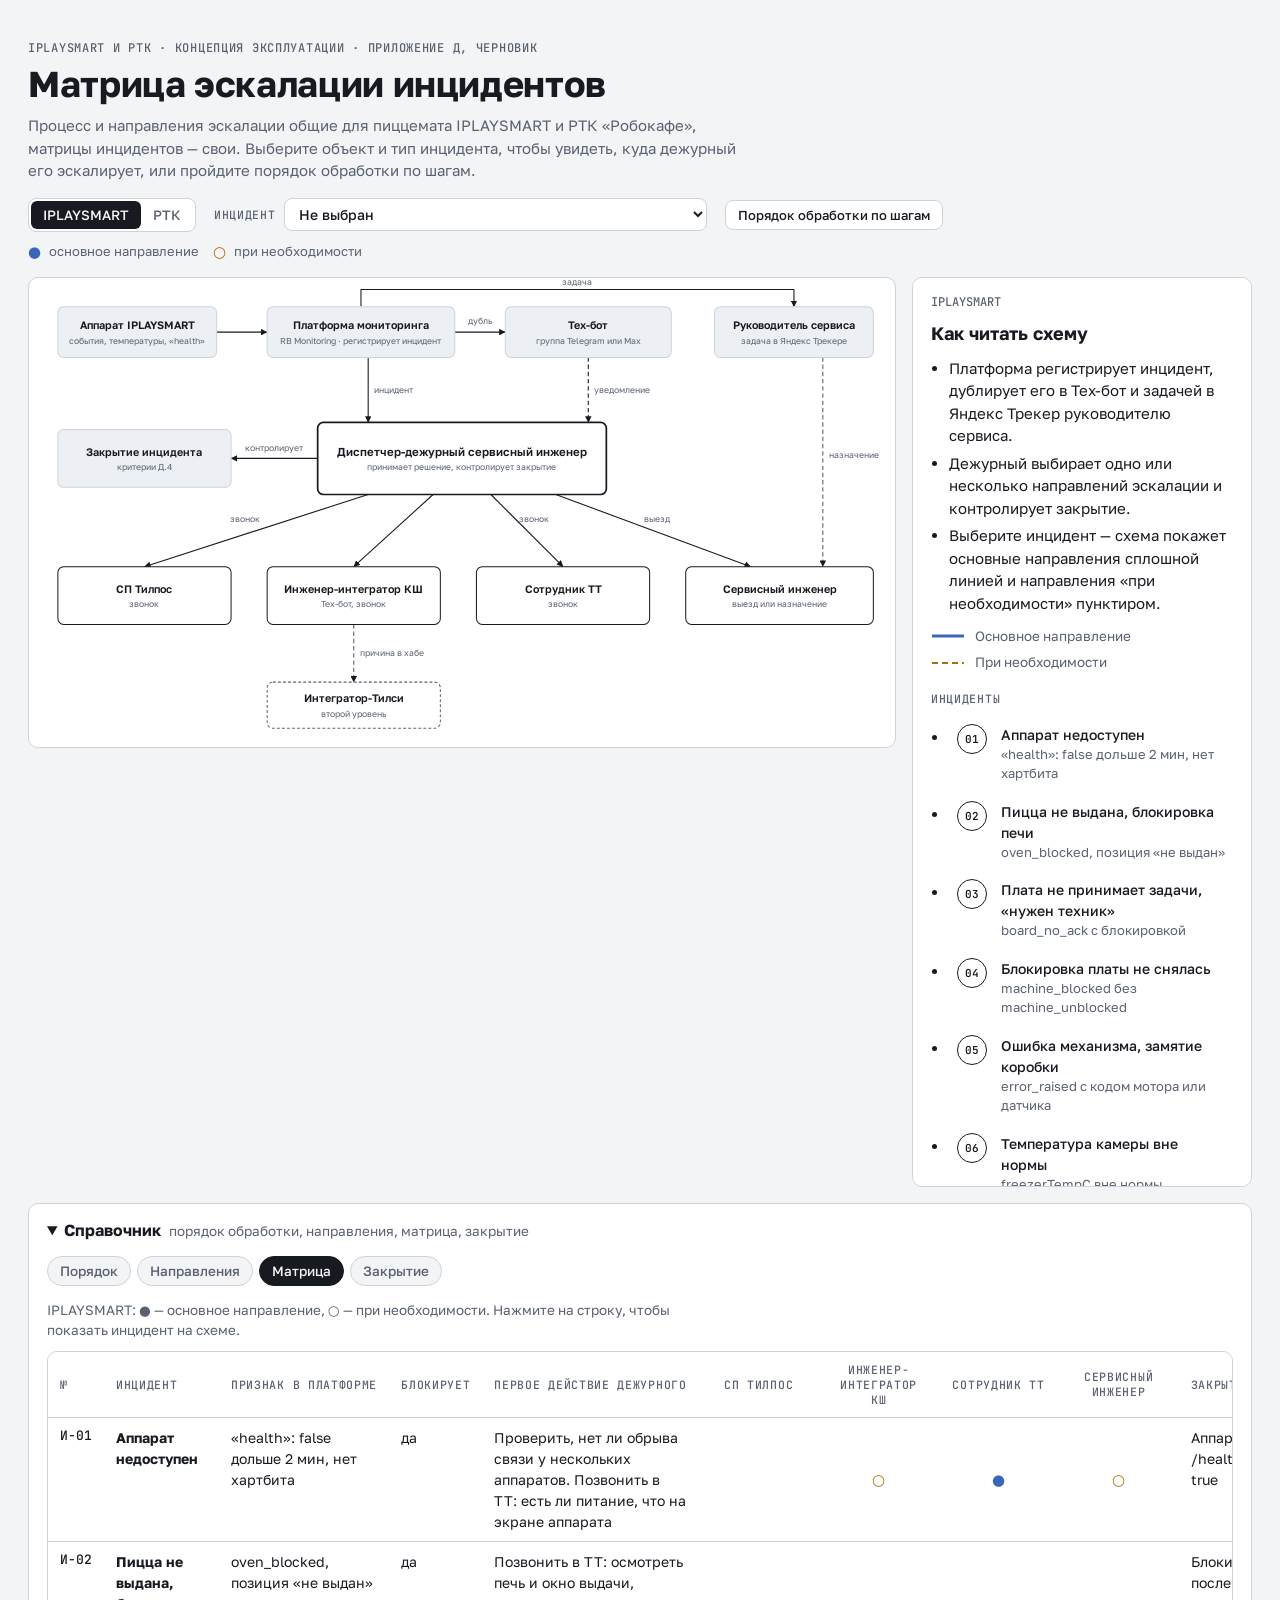
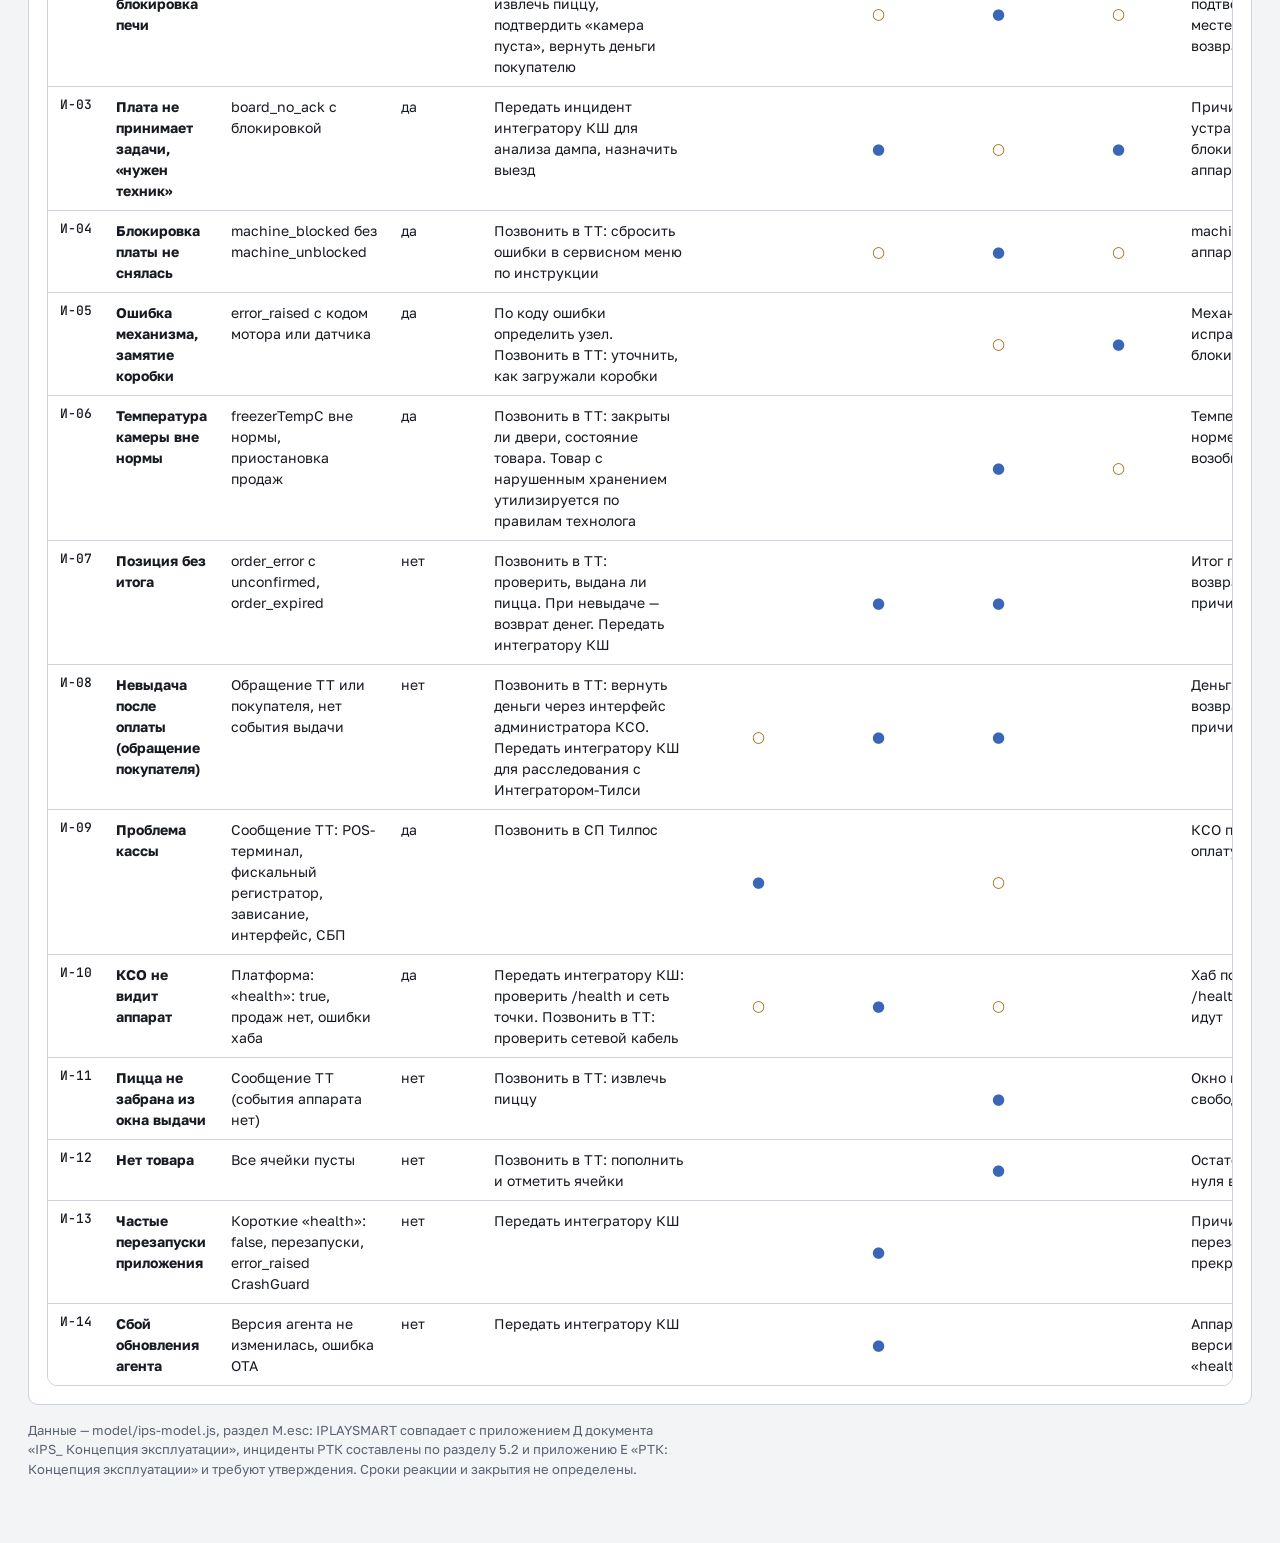
==== commit 307d17cb: "Add files via upload" ====
--- a/escalation.html
+++ b/escalation.html
@@ -334,21 +334,25 @@
 #tmx tbody tr:hover td,#tmx tbody tr.sel td{background:var(--sel)}
 #tmx td.c{text-align:center;vertical-align:middle}
 .rc .dot{margin-right:2px}
+#es:not(.o-rtk) .rtk-only{display:none}
 @media (prefers-reduced-motion: reduce){#es .bx,#es .lk{transition:none}}
 </style>
 </head>
 <body>
 <div class="wrap">
   <header>
-    <div class="eyebrow">IPLAYSMART · Концепция эксплуатации · приложение Д, черновик</div>
+    <div class="eyebrow">IPLAYSMART и РТК · Концепция эксплуатации · приложение Д, черновик</div>
     <h1>Матрица эскалации инцидентов</h1>
-    <p class="lead">Выберите тип инцидента, чтобы увидеть, куда дежурный его эскалирует, или пройдите порядок обработки по шагам. Нажмите на блок схемы, чтобы узнать, что решает получатель.</p>
-    <nav class="pnav"><a href="index.html">Режимы работы</a><span aria-current="page">Эскалация</span></nav>
+    <p class="lead">Процесс и направления эскалации общие для пиццемата IPLAYSMART и РТК «Робокафе», матрицы инцидентов — свои. Выберите объект и тип инцидента, чтобы увидеть, куда дежурный его эскалирует, или пройдите порядок обработки по шагам.</p>
   </header>
 
   <div class="controls">
+    <div class="seg" role="group" aria-label="Объект">
+      <button type="button" data-obj="ips" aria-pressed="true">IPLAYSMART</button>
+      <button type="button" data-obj="rtk" aria-pressed="false">РТК</button>
+    </div>
     <label class="ctl" for="inc">Инцидент
-      <select id="inc"><option value="">Не выбран</option></select>
+      <select id="inc"></select>
     </label>
     <button type="button" class="reset" id="steps">Порядок обработки по шагам</button>
     <div class="legend" id="legend"></div>
@@ -369,11 +373,12 @@
     <div id="tabps"></div>
   </details>
 
-  <footer>Панель построена из той же модели, что и приложение Д документа «IPS_ Концепция эксплуатации» (model/ips-model.js, раздел M.esc). Сроки реакции и закрытия не определены и требуют утверждения.</footer>
+  <footer>Данные — model/ips-model.js, раздел M.esc: IPLAYSMART совпадает с приложением Д документа «IPS_ Концепция эксплуатации», инциденты РТК составлены по разделу 5.2 и приложению Е «РТК: Концепция эксплуатации» и требуют утверждения. Сроки реакции и закрытия не определены.</footer>
 </div>
 <script>
-const E = {"intro":["Инциденты собираются в платформе мониторинга RB Monitoring и эскалируются диспетчеру-дежурному сервисному инженеру (далее — дежурный). Каждый инцидент дублируется в Тех-бот — группу в Telegram или Max — и задачей в Яндекс Трекер руководителю сервиса.","Дежурный определяет тип инцидента по матрице Д.3, выбирает одно или несколько направлений эскалации и контролирует закрытие инцидента."],"steps":["Аппарат публикует событие или перестает выходить на связь. Платформа мониторинга регистрирует инцидент: аппарат, точку, тип, время и номер заказа, если он есть. Пропадание связи регистрируется, если «health»: false держится дольше 2 мин.","Платформа дублирует инцидент в Тех-бот (группа Telegram или Max) и задачей в Яндекс Трекер руководителю сервиса.","Дежурный принимает инцидент и определяет его тип по матрице Д.3.","Дежурный эскалирует инцидент по одному или нескольким направлениям: СП Тилпос, инженер-интегратор КШ, сотрудник ТТ, выезд сервисного инженера.","Дежурный записывает в инциденте действия, ответы получателей и причину.","Дежурный контролирует закрытие по критериям Д.4 и закрывает инцидент. Тех-бот публикует закрытие."],"sources":[{"id":"dev","name":"Аппарат IPLAYSMART","sub":"события, температуры, «health»"},{"id":"plat","name":"Платформа мониторинга","sub":"RB Monitoring · регистрирует инцидент"},{"id":"bot","name":"Тех-бот","sub":"группа Telegram или Max"},{"id":"yt","name":"Руководитель сервиса","sub":"задача в Яндекс Трекере"},{"id":"duty","name":"Диспетчер-дежурный сервисный инженер","sub":"принимает решение, контролирует закрытие"},{"id":"close","name":"Закрытие инцидента","sub":"критерии Д.4"}],"routes":[{"id":"tilpos","name":"СП Тилпос","sub":"звонок","ch":"Звонок","what":"Проблемы касс: POS-терминал, фискальный регистратор, зависание, интерфейс КСО, СБП и другие платежи","give":"Точка, номер КСО, время, номер чека или заказа, что видит сотрудник"},{"id":"ksh","name":"Инженер-интегратор КШ","sub":"Тех-бот, звонок","ch":"Тех-бот, звонок","what":"Диагностика по журналам и дампам обмена с платой, анализ первопричины, снятие блокировки на пилоте, обновление агента. При причине на стороне хаба привлекает Интегратора-Тилси","give":"Аппарат, время, номер заказа, событие платформы"},{"id":"tt","name":"Сотрудник ТТ","sub":"звонок","ch":"Звонок","what":"Уточнение обстоятельств и дополнительные инструкции: осмотр печи и окна выдачи, извлечение пиццы, сброс ошибок, пополнение, возврат денег покупателю через интерфейс администратора КСО","give":"Что проверить и что сделать, кому сообщить результат"},{"id":"visit","name":"Сервисный инженер","sub":"выезд или назначение","ch":"Выезд дежурного или назначение через руководителя сервиса","what":"Ремонт механики, печи, холодильной камеры, устранение замятия, повторная блокировка «нужен техник»","give":"Аппарат, точка, код ошибки, что уже сделано на месте"}],"second":[{"id":"tilsi","name":"Интегратор-Тилси","sub":"второй уровень","from":"ksh","what":"Расследование невыдачи после оплаты и сбоев связи хаба с аппаратом"}],"incidents":[["И-01","Аппарат недоступен","«health»: false дольше 2 мин, нет хартбита","Блокирующий","Проверить, нет ли обрыва связи у нескольких аппаратов. Позвонить в ТТ: есть ли питание, что на экране аппарата",{"tt":"p","ksh":"s","visit":"s"},"Аппарат на связи, /health «health»: true"],["И-02","Пицца не выдана, блокировка печи","oven_blocked, позиция «не выдан»","Блокирующий","Позвонить в ТТ: осмотреть печь и окно выдачи, извлечь пиццу, подтвердить «камера пуста», вернуть деньги покупателю",{"tt":"p","ksh":"s","visit":"s"},"Блокировка снята после подтверждения на месте, деньги возвращены"],["И-03","Плата не принимает задачи, «нужен техник»","board_no_ack с блокировкой","Блокирующий","Передать инцидент интегратору КШ для анализа дампа, назначить выезд",{"ksh":"p","visit":"p","tt":"s"},"Причина устранена, блокировка снята, аппарат в M-02"],["И-04","Блокировка платы не снялась","machine_blocked без machine_unblocked","Блокирующий","Позвонить в ТТ: сбросить ошибки в сервисном меню по инструкции",{"tt":"p","ksh":"s","visit":"s"},"machine_unblocked, аппарат в M-02"],["И-05","Ошибка механизма, замятие коробки","error_raised с кодом мотора или датчика","Блокирующий","По коду ошибки определить узел. Позвонить в ТТ: уточнить, как загружали коробки",{"visit":"p","tt":"s"},"Механизм исправен, блокировка снята"],["И-06","Температура камеры вне нормы","freezerTempC вне нормы, приостановка продаж","Блокирующий","Позвонить в ТТ: закрыты ли двери, состояние товара. Товар с нарушенным хранением утилизируется по правилам технолога",{"tt":"p","visit":"s"},"Температура в норме, продажи возобновлены"],["И-07","Позиция без итога","order_error с unconfirmed, order_expired","Неблокирующий","Позвонить в ТТ: проверить, выдана ли пицца. При невыдаче — возврат денег. Передать интегратору КШ",{"tt":"p","ksh":"p"},"Итог подтвержден, возврат выполнен, причина записана"],["И-08","Невыдача после оплаты (обращение покупателя)","Обращение ТТ или покупателя, нет события выдачи","Неблокирующий","Позвонить в ТТ: вернуть деньги через интерфейс администратора КСО. Передать интегратору КШ для расследования с Интегратором-Тилси",{"tt":"p","ksh":"p","tilpos":"s"},"Деньги возвращены, причина найдена"],["И-09","Проблема кассы","Сообщение ТТ: POS-терминал, фискальный регистратор, зависание, интерфейс, СБП","Блокирующий","Позвонить в СП Тилпос",{"tilpos":"p","tt":"s"},"КСО принимает оплату"],["И-10","КСО не видит аппарат","Платформа: «health»: true, продаж нет, ошибки хаба","Блокирующий","Передать интегратору КШ: проверить /health и сеть точки. Позвонить в ТТ: проверить сетевой кабель",{"ksh":"p","tt":"s","tilpos":"s"},"Хаб получает /health, продажи идут"],["И-11","Пицца не забрана из окна выдачи","Сообщение ТТ (события аппарата нет)","Неблокирующий","Позвонить в ТТ: извлечь пиццу",{"tt":"p"},"Окно выдачи свободно"],["И-12","Нет товара","Все ячейки пусты","Неблокирующий","Позвонить в ТТ: пополнить и отметить ячейки",{"tt":"p"},"Остаток больше нуля в /v1/channels"],["И-13","Частые перезапуски приложения","Короткие «health»: false, перезапуски, error_raised CrashGuard","Неблокирующий","Передать интегратору КШ",{"ksh":"p"},"Причина найдена, перезапуски прекратились"],["И-14","Сбой обновления агента","Версия агента не изменилась, ошибка OTA","Неблокирующий","Передать интегратору КШ",{"ksh":"p"},"Аппарат на новой версии, /health «health»: true"]],"closing":["Аппарат вернулся в M-02 и на платформе «health»: true, либо выезд назначен и записан в Яндекс Трекере.","Блокировка печи снята только после подтверждения человеком на месте, что камера пуста.","По каждой невыданной позиции деньги покупателю возвращены.","В инциденте записаны причина, действия и кто их выполнил.","Тех-бот опубликовал закрытие инцидента."],"note":"Сроки реакции и закрытия по типам инцидентов не определены и требуют утверждения."};
-/* Панель эскалации. E — M.esc из model/ips-model.js, вставляется при сборке */
+const E = {"intro":["Инциденты собираются в платформе мониторинга RB Monitoring и эскалируются диспетчеру-дежурному сервисному инженеру (далее — дежурный). Каждый инцидент дублируется в Тех-бот — группу в Telegram или Max — и задачей в Яндекс Трекер руководителю сервиса.","Дежурный определяет тип инцидента по матрице Д.3, выбирает одно или несколько направлений эскалации и контролирует закрытие инцидента."],"steps":["Аппарат публикует событие или перестает выходить на связь. Платформа мониторинга регистрирует инцидент: аппарат, точку, тип, время и номер заказа, если он есть. Пропадание связи регистрируется, если «health»: false держится дольше 2 мин.","Платформа дублирует инцидент в Тех-бот (группа Telegram или Max) и задачей в Яндекс Трекер руководителю сервиса.","Дежурный принимает инцидент и определяет его тип по матрице Д.3.","Дежурный эскалирует инцидент по одному или нескольким направлениям: СП Тилпос, инженер-интегратор КШ, сотрудник ТТ, выезд сервисного инженера.","Дежурный записывает в инциденте действия, ответы получателей и причину.","Дежурный контролирует закрытие по критериям Д.4 и закрывает инцидент. Тех-бот публикует закрытие."],"sources":[{"id":"dev","name":"Аппарат IPLAYSMART","sub":"события, температуры, «health»"},{"id":"plat","name":"Платформа мониторинга","sub":"RB Monitoring · регистрирует инцидент"},{"id":"bot","name":"Тех-бот","sub":"группа Telegram или Max"},{"id":"yt","name":"Руководитель сервиса","sub":"задача в Яндекс Трекере"},{"id":"duty","name":"Диспетчер-дежурный сервисный инженер","sub":"принимает решение, контролирует закрытие"},{"id":"close","name":"Закрытие инцидента","sub":"критерии Д.4"}],"routes":[{"id":"tilpos","name":"СП Тилпос","sub":"звонок","ch":"Звонок","what":"Проблемы касс: POS-терминал, фискальный регистратор, зависание, интерфейс КСО, СБП и другие платежи","give":"Точка, номер КСО, время, номер чека или заказа, что видит сотрудник"},{"id":"ksh","name":"Инженер-интегратор КШ","sub":"Тех-бот, звонок","ch":"Тех-бот, звонок","what":"Диагностика по журналам и дампам обмена с платой, анализ первопричины, снятие блокировки на пилоте, обновление агента. При причине на стороне хаба привлекает Интегратора-Тилси","give":"Аппарат, время, номер заказа, событие платформы"},{"id":"tt","name":"Сотрудник ТТ","sub":"звонок","ch":"Звонок","what":"Уточнение обстоятельств и дополнительные инструкции: осмотр печи и окна выдачи, извлечение пиццы, сброс ошибок, пополнение, возврат денег покупателю через интерфейс администратора КСО","give":"Что проверить и что сделать, кому сообщить результат"},{"id":"visit","name":"Сервисный инженер","sub":"выезд или назначение","ch":"Выезд дежурного или назначение через руководителя сервиса","what":"Ремонт механики, печи, холодильной камеры, устранение замятия, повторная блокировка «нужен техник»","give":"Аппарат, точка, код ошибки, что уже сделано на месте"}],"second":[{"id":"tilsi","name":"Интегратор-Тилси","sub":"второй уровень","from":"ksh","what":"Расследование невыдачи после оплаты и сбоев связи хаба с аппаратом"}],"incidents":[["И-01","Аппарат недоступен","«health»: false дольше 2 мин, нет хартбита","Блокирующий","Проверить, нет ли обрыва связи у нескольких аппаратов. Позвонить в ТТ: есть ли питание, что на экране аппарата",{"tt":"p","ksh":"s","visit":"s"},"Аппарат на связи, /health «health»: true"],["И-02","Пицца не выдана, блокировка печи","oven_blocked, позиция «не выдан»","Блокирующий","Позвонить в ТТ: осмотреть печь и окно выдачи, извлечь пиццу, подтвердить «камера пуста», вернуть деньги покупателю",{"tt":"p","ksh":"s","visit":"s"},"Блокировка снята после подтверждения на месте, деньги возвращены"],["И-03","Плата не принимает задачи, «нужен техник»","board_no_ack с блокировкой","Блокирующий","Передать инцидент интегратору КШ для анализа дампа, назначить выезд",{"ksh":"p","visit":"p","tt":"s"},"Причина устранена, блокировка снята, аппарат в M-02"],["И-04","Блокировка платы не снялась","machine_blocked без machine_unblocked","Блокирующий","Позвонить в ТТ: сбросить ошибки в сервисном меню по инструкции",{"tt":"p","ksh":"s","visit":"s"},"machine_unblocked, аппарат в M-02"],["И-05","Ошибка механизма, замятие коробки","error_raised с кодом мотора или датчика","Блокирующий","По коду ошибки определить узел. Позвонить в ТТ: уточнить, как загружали коробки",{"visit":"p","tt":"s"},"Механизм исправен, блокировка снята"],["И-06","Температура камеры вне нормы","freezerTempC вне нормы, приостановка продаж","Блокирующий","Позвонить в ТТ: закрыты ли двери, состояние товара. Товар с нарушенным хранением утилизируется по правилам технолога",{"tt":"p","visit":"s"},"Температура в норме, продажи возобновлены"],["И-07","Позиция без итога","order_error с unconfirmed, order_expired","Неблокирующий","Позвонить в ТТ: проверить, выдана ли пицца. При невыдаче — возврат денег. Передать интегратору КШ",{"tt":"p","ksh":"p"},"Итог подтвержден, возврат выполнен, причина записана"],["И-08","Невыдача после оплаты (обращение покупателя)","Обращение ТТ или покупателя, нет события выдачи","Неблокирующий","Позвонить в ТТ: вернуть деньги через интерфейс администратора КСО. Передать интегратору КШ для расследования с Интегратором-Тилси",{"tt":"p","ksh":"p","tilpos":"s"},"Деньги возвращены, причина найдена"],["И-09","Проблема кассы","Сообщение ТТ: POS-терминал, фискальный регистратор, зависание, интерфейс, СБП","Блокирующий","Позвонить в СП Тилпос",{"tilpos":"p","tt":"s"},"КСО принимает оплату"],["И-10","КСО не видит аппарат","Платформа: «health»: true, продаж нет, ошибки хаба","Блокирующий","Передать интегратору КШ: проверить /health и сеть точки. Позвонить в ТТ: проверить сетевой кабель",{"ksh":"p","tt":"s","tilpos":"s"},"Хаб получает /health, продажи идут"],["И-11","Пицца не забрана из окна выдачи","Сообщение ТТ (события аппарата нет)","Неблокирующий","Позвонить в ТТ: извлечь пиццу",{"tt":"p"},"Окно выдачи свободно"],["И-12","Нет товара","Все ячейки пусты","Неблокирующий","Позвонить в ТТ: пополнить и отметить ячейки",{"tt":"p"},"Остаток больше нуля в /v1/channels"],["И-13","Частые перезапуски приложения","Короткие «health»: false, перезапуски, error_raised CrashGuard","Неблокирующий","Передать интегратору КШ",{"ksh":"p"},"Причина найдена, перезапуски прекратились"],["И-14","Сбой обновления агента","Версия агента не изменилась, ошибка OTA","Неблокирующий","Передать интегратору КШ",{"ksh":"p"},"Аппарат на новой версии, /health «health»: true"]],"closing":["Аппарат вернулся в M-02 и на платформе «health»: true, либо выезд назначен и записан в Яндекс Трекере.","Блокировка печи снята только после подтверждения человеком на месте, что камера пуста.","По каждой невыданной позиции деньги покупателю возвращены.","В инциденте записаны причина, действия и кто их выполнил.","Тех-бот опубликовал закрытие инцидента."],"note":"Сроки реакции и закрытия по типам инцидентов не определены и требуют утверждения.","rtk":{"name":"РТК «Робокафе»","dev":"РТК «Робокафе»","devSub":"события, телеметрия, звуковой вызов в зале","platSub":"диспетчеризация · регистрирует инцидент","intro":["РТК сначала вызывает сотрудника магазина звуковым сообщением в торговом зале. Если событие не устранено за 10 мин, а истекший срок выдачи — за 30 мин, инцидент уходит дежурному. Без связи с диспетчеризацией РТК повторяет звуковое сообщение каждые 15 мин.","Дальше процесс общий: платформа мониторинга регистрирует инцидент, дублирует его в Тех-бот и в Яндекс Трекер, дежурный выбирает направления эскалации и контролирует закрытие."],"steps":["РТК вызывает сотрудника магазина звуковым сообщением «Внимание, требуется помощь в кафетерии».","Если событие не устранено за 10 мин (истекший срок выдачи — за 30 мин), или произошел критический отказ, или РТК не на связи, платформа мониторинга регистрирует инцидент: РТК, точку, режим, тип, время и номер заказа.","Платформа дублирует инцидент в Тех-бот (группа Telegram или Max) и задачей в Яндекс Трекер руководителю сервиса.","Дежурный принимает инцидент и определяет его тип по матрице.","Дежурный эскалирует инцидент: СП Тилпос, инженер-интегратор КШ, сотрудник ТТ, выезд сервисного инженера. Удаленные команды выполняет только из белого списка (приложение Е.5 концепции РТК).","Дежурный записывает в инциденте действия, ответы получателей и причину.","Дежурный контролирует закрытие и закрывает инцидент. Тех-бот публикует закрытие."],"routeWhat":{"ksh":"Разбор журналов РТК и первопричины, удаленное восстановление подсистем по белому списку, обновление ПО и технологических карт. При причине на стороне хаба привлекает Интегратора-Тилси","tt":"Уточнение обстоятельств и дополнительные инструкции: уборка упавших предметов и проливов, утилизация брака, извлечение невостребованных заказов, ручное завершение позиции, пуск после остановки на месте, ежедневное обслуживание","visit":"Внеплановое ТО после критического отказа, ручной возврат манипулятора на траекторию, ремонт сборки, снятие отметки «Критический отказ». Прибытие не позднее 4 ч после уведомления"},"incidents":[["РИ-01","РТК не на связи","Нет телеметрии, статус «Нет связи»","Неблокирующий","Позвонить в ТТ: работает ли РТК, что на сервисной панели. Без связи РТК продолжает продавать и сам повторяет звуковой вызов",{"tt":"p","ksh":"s","visit":"s"},"Связь восстановлена, журнал за время без связи передан"],["РИ-02","Столкновение манипулятора","Переход в M-06 по столкновению","Блокирующий","Позвонить в ТТ: осмотреть зону, при необходимости убрать (M-04.2), выполнить пуск на месте",{"tt":"p","ksh":"s"},"РТК в M-03, прием открыт"],["РИ-03","Критический отказ","Отметка «Критический отказ», M-05.2, отказ из перечня или повторное столкновение","Блокирующий","Назначить выезд. Не выставленные в ячейки позиции РТК отменил, возврат выполняет Контур. Передать интегратору КШ для разбора",{"visit":"p","ksh":"s","tt":"s"},"Инженер устранил отказ, снял отметку, провел тестовый цикл, РТК в M-03"],["РИ-04","Аварийный останов или открытие двери","Переход в M-06 по функции безопасности","Блокирующий","Позвонить в ТТ: выяснить причину, убрать, выполнить сброс и пуск на месте. Если отклонение от траектории больше Δ — назначить выезд",{"tt":"p","visit":"s"},"РТК в M-03"],["РИ-05","Требуется вмешательство персонала","П2 = «Ожидание вмешательства»: упавший предмет, пролив, затор диспенсера","Блокирующий","Позвонить в ТТ: войти по запросу входа (M-04.2), устранить, выполнить пуск",{"tt":"p"},"Зона убрана, РТК в M-03"],["РИ-06","Протечка воды","Датчик протечки, критический отказ, M-05.2","Блокирующий","Позвонить в ТТ: убрать воду снаружи и в рабочей зоне. Назначить выезд",{"tt":"p","visit":"p"},"Протечка устранена, отметка снята, РТК в M-03"],["РИ-07","Брак, исчерпаны попытки","Брак в ячейке, позиция отменена после 3 попыток","Неблокирующий","Позвонить в ТТ: утилизировать брак. При повторах — передать интегратору КШ",{"tt":"p","ksh":"s"},"Ячейка брака свободна, причина повторов найдена"],["РИ-08","Невостребованный заказ","Истек срок выдачи, ячейка не освобождена 30 мин","Неблокирующий","Позвонить в ТТ: извлечь заказ с сервисной панели",{"tt":"p"},"Ячейка свободна"],["РИ-09","Нет свободной ячейки","Причина П1 «Нет свободной ячейки»","Блокирующий","Позвонить в ТТ: освободить ячейки",{"tt":"p"},"Причина П1 снята"],["РИ-10","Отказ сборки, ограниченное меню","Отметка «Деградированный», позиции скрыты","Неблокирующий","Попробовать удаленное восстановление по белому списку. Если не помогло — назначить выезд",{"ksh":"p","visit":"s"},"Сборка исправна, позиции в меню"],["РИ-11","Запасы, сроки годности, температура хранения","Низкий запас, исключение позиций, нарушение температуры витрины","Неблокирующий","Позвонить в ТТ: пополнить, снять товар с нарушенным хранением. При нарушении температуры — назначить выезд",{"tt":"p","visit":"s"},"Меню и витрина соответствуют запасам и условиям хранения"],["РИ-12","Пропадание сети, разряд ИБП","Причина П1 «Нет сетевого питания», M-06 по заряду ИБП","Блокирующий","Позвонить в ТТ: есть ли сеть в магазине. После возврата сети — пуск на месте",{"tt":"p","visit":"s"},"РТК в M-03"],["РИ-13","Хаб недоступен","Причина П1 «Нет связи с хабом»","Блокирующий","Передать интегратору КШ. Позвонить в ТТ: запускать оплаченные заказы с сервисной панели",{"ksh":"p","tt":"s"},"Связь с хабом восстановлена, журнал заказов передан"],["РИ-14","Пожарный сигнал","M-06 по пожарному сигналу","Блокирующий","Позвонить в ТТ: после отбоя тревоги осмотреть зону, включить нагрев, выполнить пуск",{"tt":"p","visit":"s"},"РТК в M-03"],["РИ-15","Ежедневное обслуживание не выполнено","Через 30 мин после планового времени обслуживание не начато","Неблокирующий","Позвонить в ТТ. В конце смены удаленно выключить нагрев",{"tt":"p"},"Обслуживание выполнено, тракт молока промыт"],["РИ-16","Сбой подсистемы","Уведомление о сбое при П2 = «Ожидание» или «Восстановление»","Неблокирующий","Выполнить команду из белого списка: перезапуск, промывка, диагностика. Не помогло — поставить отметку «Критический отказ»",{"ksh":"p","visit":"s"},"Сбой устранен или назначен выезд"],["РИ-17","Проблема кассы","Сообщение ТТ: POS-терминал, фискальный регистратор, зависание, интерфейс, СБП","Блокирующий","Позвонить в СП Тилпос",{"tilpos":"p","tt":"s"},"КСО принимает оплату"]],"closing":["РТК вернулся в M-03 и прием открыт, либо выезд назначен и записан в Яндекс Трекере.","Отметку «Критический отказ» снял сервисный инженер на месте после тестового цикла.","Пуск после остановки выполнен человеком на месте по условию У-1.","По отмененным позициям Контур выполнил возврат денег.","В инциденте записаны причина, действия и кто их выполнил. Тех-бот опубликовал закрытие."]}};
+/* Панель эскалации, общая для IPLAYSMART и РТК. E — M.esc из model/ips-model.js, вставляется при сборке.
+   Поля верхнего уровня E — IPLAYSMART, E.rtk — отличия РТК; направления эскалации общие */
 const NS = 'http://www.w3.org/2000/svg';
 const $ = s => document.querySelector(s);
 const esc = s => String(s).replace(/[&<>"]/g, c => ({'&':'&amp;','<':'&lt;','>':'&gt;','"':'&quot;'}[c]));
@@ -389,10 +394,24 @@
   return t;
 }
 
-const NODE = Object.fromEntries([...E.sources, ...E.routes, ...E.second].map(n => [n.id, n]));
 const ROUTE_IDS = E.routes.map(r => r.id);
-const INC = E.incidents.map(([id, name, sign, kind, first, rt, close]) => ({id, name, sign, kind, first, rt, close}));
 const LEVEL = {p:'основное направление', s:'при необходимости'};
+const mkInc = list => list.map(([id, name, sign, kind, first, rt, close]) => ({id, name, sign, kind, first, rt, close}));
+const OBJS = {
+  ips:{name:'IPLAYSMART', dev:E.sources[0].name, devSub:E.sources[0].sub, platSub:E.sources[1].sub, intro:E.intro, steps:E.steps, inc:mkInc(E.incidents), closing:E.closing, routeWhat:{}},
+  rtk:{name:E.rtk.name, dev:E.rtk.dev, devSub:E.rtk.devSub, platSub:E.rtk.platSub, intro:E.rtk.intro, steps:E.rtk.steps, inc:mkInc(E.rtk.incidents), closing:E.rtk.closing, routeWhat:E.rtk.routeWhat, sound:true}
+};
+let obj = 'ips';
+const O = () => OBJS[obj];
+const INC = () => O().inc;
+function node(id){
+  const base = [...E.sources, ...E.routes, ...E.second].find(n => n.id === id);
+  if (id === 'dev') return {...base, name:O().dev, sub:O().devSub};
+  if (id === 'plat') return {...base, sub:O().platSub};
+  if (id === 'sound') return {id, name:'Звуковой вызов в зале', sub:'сотрудник магазина, 10 мин до дежурного'};
+  return base;
+}
+const what = r => O().routeWhat[r.id] || r.what;
 
 /* Геометрия, единицы viewBox 1200 x 650 */
 const BOX = {
@@ -401,7 +420,8 @@
   tilpos:{x:40, y:400, w:240, h:80}, ksh:{x:330, y:400, w:240, h:80}, tt:{x:620, y:400, w:240, h:80}, visit:{x:910, y:400, w:260, h:80},
   tilsi:{x:330, y:560, w:240, h:64}
 };
-/* Связи: from, to, ломаная, подпись [x, y, текст], вид: base — всегда, route — направление эскалации, aux — вспомогательная */
+const SOUND = {x:40, y:130, w:220, h:56};
+/* Связи: ломаная, подпись [x, y, текст], вид: base — всегда, route — направление эскалации, aux — вспомогательная */
 const LINKS = [
   {id:'dev-plat', p:[[260,75],[330,75]], kind:'base'},
   {id:'plat-bot', p:[[590,75],[660,75]], kind:'base', lb:[625,64,'дубль']},
@@ -414,17 +434,21 @@
   {id:'r-tt', p:[[640,300],[740,400]], kind:'route', r:'tt', lb:[700,338,'звонок']},
   {id:'r-visit', p:[[730,300],[1000,400]], kind:'route', r:'visit', lb:[870,338,'выезд']},
   {id:'yt-visit', p:[[1100,110],[1100,400]], kind:'aux', r:'visit', lb:[1108,250,'назначение', 'start']},
-  {id:'ksh-tilsi', p:[[450,480],[450,560]], kind:'aux', r:'tilsi', lb:[458,524,'причина в хабе', 'start']}
+  {id:'ksh-tilsi', p:[[450,480],[450,560]], kind:'aux', r:'tilsi', lb:[458,524,'причина в хабе', 'start']},
+  {id:'dev-sound', p:[[150,110],[150,130]], kind:'base dash rtk-only'}
 ];
-const STEP_HL = [['dev','plat'], ['plat','bot','yt'], ['duty'], ['duty', ...ROUTE_IDS], ['duty'], ['duty','close']];
-const STEP_LINKS = [['dev-plat'], ['plat-bot','plat-yt'], ['plat-duty','bot-duty'], ['r-tilpos','r-ksh','r-tt','r-visit'], [], ['duty-close']];
+/* Подсветка шагов порядка обработки: [узлы, связи] */
+const STEPS_HL = {
+  ips:[[['dev','plat'],['dev-plat']], [['plat','bot','yt'],['plat-bot','plat-yt']], [['duty'],['plat-duty','bot-duty']], [['duty', ...ROUTE_IDS],['r-tilpos','r-ksh','r-tt','r-visit']], [['duty'],[]], [['duty','close'],['duty-close']]],
+  rtk:[[['dev','sound'],['dev-sound']], [['dev','plat'],['dev-plat']], [['plat','bot','yt'],['plat-bot','plat-yt']], [['duty'],['plat-duty','bot-duty']], [['duty', ...ROUTE_IDS],['r-tilpos','r-ksh','r-tt','r-visit']], [['duty'],[]], [['duty','close'],['duty-close']]]
+};
 
 let sel = null;   // {k:'inc', i} | {k:'node', id} | {k:'step', i}
 
 function buildSvg(){
   const svg = $('#es');
   const defs = el('defs', {}, svg);
-  [['ah','mk-fg'],['ahp','mk-p'],['ahm','mk-muted']].forEach(([id, cls]) => {
+  [['ah','mk-fg']].forEach(([id, cls]) => {
     const m = el('marker', {id, viewBox:'0 0 10 10', refX:'9.5', refY:'5', markerWidth:9, markerHeight:9, markerUnits:'userSpaceOnUse', orient:'auto-start-reverse'}, defs);
     el('path', {d:'M0,0 L10,5 L0,10 z', class: cls}, m);
   });
@@ -437,14 +461,23 @@
     el('path', {d, class:'ln', 'marker-end':'url(#ah)'}, g);
     if (l.lb) txt(g, l.lb[0], l.lb[1], 'lbl' + (l.lb[3] ? ' ' + l.lb[3] : ''), l.lb[2]);
   });
-  Object.entries(BOX).forEach(([id, b]) => {
-    const n = NODE[id];
-    const kind = ROUTE_IDS.includes(id) ? 'route' : id === 'tilsi' ? 'second' : id === 'duty' ? 'duty' : 'src';
-    const g = el('g', {class:'bx ' + kind, 'data-n': id, tabindex:'0', role:'button', 'aria-label': n.name}, svg);
+  Object.entries({...BOX, sound:SOUND}).forEach(([id, b]) => {
+    const kind = ROUTE_IDS.includes(id) ? 'route' : id === 'tilsi' ? 'second' : id === 'duty' ? 'duty' : id === 'sound' ? 'second rtk-only' : 'src';
+    const g = el('g', {class:'bx ' + kind, 'data-n': id, tabindex:'0', role:'button'}, svg);
     el('rect', {x:b.x, y:b.y, width:b.w, height:b.h, rx:8}, g);
     const cx = b.x + b.w / 2, cy = b.y + b.h / 2;
-    txt(g, cx, cy - 4, 'nname', n.name);
-    txt(g, cx, cy + 16, 'nstat', n.sub || n.ch || '');
+    txt(g, cx, cy - (id === 'sound' ? 2 : 4), 'nname', '');
+    txt(g, cx, cy + (id === 'sound' ? 15 : 16), 'nstat', '');
+  });
+}
+/* Подписи блоков зависят от объекта */
+function labelSvg(){
+  const svg = $('#es');
+  svg.classList.toggle('o-rtk', obj === 'rtk');
+  svg.querySelectorAll('.bx').forEach(g => {
+    const n = node(g.dataset.n), [t1, t2] = g.querySelectorAll('text');
+    t1.textContent = n.name; t2.textContent = n.sub || n.ch || '';
+    g.setAttribute('aria-label', n.name);
   });
 }
 
@@ -453,75 +486,79 @@
   const svg = $('#es');
   svg.classList.toggle('has-sel', !!sel);
   svg.querySelectorAll('.on, .p, .s, .cur').forEach(x => x.classList.remove('on', 'p', 's', 'cur'));
-  if (!sel) return renderCard();
-  let nodes = [], links = [];
-  if (sel.k === 'inc'){
-    const inc = INC[sel.i];
-    nodes = ['dev','plat','bot','yt','duty','close'];
-    links = LINKS.filter(l => l.kind.startsWith('base')).map(l => l.id);
-    Object.entries(inc.rt).forEach(([r, lv]) => {
-      svg.querySelector(`[data-n="${r}"]`).classList.add(lv);
-      svg.querySelectorAll(`.lk[data-r="${r}"]`).forEach(g => g.classList.add(lv));
-    });
-    if (inc.rt.ksh && /Тилси/.test(inc.first)){ svg.querySelector('[data-n="tilsi"]').classList.add('s'); svg.querySelector('[data-l="ksh-tilsi"]').classList.add('s'); }
-  } else if (sel.k === 'step'){
-    nodes = STEP_HL[sel.i]; links = STEP_LINKS[sel.i];
-  } else {
-    nodes = [sel.id];
-    links = LINKS.filter(l => l.id.split('-').includes(sel.id) || l.r === sel.id || l.id === 'r-' + sel.id).map(l => l.id);
-    links.forEach(id => { const l = LINKS.find(x => x.id === id); l.id.replace(/^r-/, 'duty-').split('-').forEach(n => nodes.push(n)); });
-    svg.querySelector(`[data-n="${sel.id}"]`).classList.add('cur');
+  if (sel){
+    let nodes = [], links = [];
+    if (sel.k === 'inc'){
+      const inc = INC()[sel.i];
+      nodes = ['dev','plat','bot','yt','duty','close'].concat(O().sound ? ['sound'] : []);
+      links = LINKS.filter(l => l.kind.startsWith('base')).map(l => l.id);
+      Object.entries(inc.rt).forEach(([r, lv]) => {
+        svg.querySelector(`[data-n="${r}"]`).classList.add(lv);
+        svg.querySelectorAll(`.lk[data-r="${r}"]`).forEach(g => g.classList.add(lv));
+      });
+      if (inc.rt.ksh && /Тилси/.test(inc.first)){ svg.querySelector('[data-n="tilsi"]').classList.add('s'); svg.querySelector('[data-l="ksh-tilsi"]').classList.add('s'); }
+    } else if (sel.k === 'step'){
+      [nodes, links] = STEPS_HL[obj][sel.i];
+    } else {
+      nodes = [sel.id];
+      links = LINKS.filter(l => l.id.split('-').includes(sel.id) || l.r === sel.id || l.id === 'r-' + sel.id).map(l => l.id);
+      links.forEach(id => id.replace(/^r-/, 'duty-').split('-').forEach(n => nodes.push(n)));
+      svg.querySelector(`[data-n="${sel.id}"]`).classList.add('cur');
+    }
+    nodes.forEach(n => { const g = svg.querySelector(`[data-n="${n}"]`); if (g) g.classList.add('on'); });
+    links.forEach(id => svg.querySelector(`[data-l="${id}"]`).classList.add('on'));
   }
-  nodes.forEach(n => { const g = svg.querySelector(`[data-n="${n}"]`); if (g) g.classList.add('on'); });
-  links.forEach(id => svg.querySelector(`[data-l="${id}"]`).classList.add('on'));
   renderCard();
-  document.querySelectorAll('#tmx tbody tr').forEach(r => r.classList.toggle('sel', sel.k === 'inc' && +r.dataset.i === sel.i));
+  document.querySelectorAll('#tmx tbody tr').forEach(r => r.classList.toggle('sel', !!sel && sel.k === 'inc' && +r.dataset.i === sel.i));
 }
 
 const dot = lv => lv ? `<span class="dot ${lv}" title="${LEVEL[lv]}">${lv === 'p' ? '●' : '○'}</span>` : '';
-const gotoN = id => `<button type="button" class="goto" data-goto-n="${id}">${esc(NODE[id].name)}</button>`;
-const gotoI = (i, pre = '') => `<li><button type="button" class="tlink" data-goto-i="${i}"><span class="tn">${INC[i].id.slice(2)}</span><span>${pre}${esc(INC[i].name)}</span><small>${esc(INC[i].sign)}</small></button></li>`;
+const num = id => id.replace(/^\D+/, '');
+const gotoN = id => `<button type="button" class="goto" data-goto-n="${id}">${esc(node(id).name)}</button>`;
+const gotoI = (i, pre = '') => `<li><button type="button" class="tlink" data-goto-i="${i}"><span class="tn">${num(INC()[i].id)}</span><span>${pre}${esc(INC()[i].name)}</span><small>${esc(INC()[i].sign)}</small></button></li>`;
 
 function introHtml(){
-  return `<h3>Как читать схему</h3>
+  return `<div class="crumb">${esc(O().name)}</div><h3>Как читать схему</h3>
     <ul>
+      ${O().sound ? `<li>${esc(O().intro[0])}</li>` : ''}
       <li>Платформа регистрирует инцидент, дублирует его в Тех-бот и задачей в Яндекс Трекер руководителю сервиса.</li>
       <li>Дежурный выбирает одно или несколько направлений эскалации и контролирует закрытие.</li>
       <li>Выберите инцидент — схема покажет основные направления сплошной линией и направления «при необходимости» пунктиром.</li>
     </ul>
     <div class="lgline"><svg width="34" height="10" aria-hidden="true"><line class="lp" x1="1" y1="5" x2="33" y2="5"/></svg><span>Основное направление</span><svg width="34" height="10" aria-hidden="true"><line class="ls" x1="1" y1="5" x2="33" y2="5"/></svg><span>При необходимости</span></div>
-    <h4>Инциденты</h4><ul>${INC.map((_, i) => gotoI(i)).join('')}</ul>
+    <h4>Инциденты</h4><ul>${INC().map((_, i) => gotoI(i)).join('')}</ul>
     <p class="note">${esc(E.note)}</p>`;
 }
 function incHtml(i){
-  const x = INC[i];
+  const x = INC()[i];
   const rows = ROUTE_IDS.filter(r => x.rt[r]).sort((a, b) => (x.rt[a] > x.rt[b]) - (x.rt[a] < x.rt[b]))
-    .map(r => `<li>${dot(x.rt[r])} <b>${esc(NODE[r].name)}</b> — ${LEVEL[x.rt[r]]}. <i>${esc(NODE[r].ch)}</i></li>`).join('');
-  return `<div class="crumb">Инцидент ${esc(x.id)} · ${esc(x.kind.toLowerCase())}</div>
+    .map(r => `<li>${dot(x.rt[r])} <b>${esc(node(r).name)}</b> — ${LEVEL[x.rt[r]]}. <i>${esc(node(r).ch)}</i></li>`).join('');
+  return `<div class="crumb">${esc(O().name)} · инцидент ${esc(x.id)} · ${esc(x.kind.toLowerCase())}</div>
     <h3>${esc(x.name)}</h3>
     <dl class="kv"><dt>Признак в платформе</dt><dd>${esc(x.sign)}</dd><dt>Первое действие дежурного</dt><dd>${esc(x.first)}</dd></dl>
     <h4>Эскалация</h4><ul class="rc">${rows}</ul>
     <dl class="kv"><dt>Закрытие</dt><dd>${esc(x.close)}</dd></dl>
-    <div class="nav"><button type="button" data-act="iprev" ${i === 0 ? 'disabled' : ''}>Предыдущий</button><button type="button" class="primary" data-act="inext" ${i === INC.length - 1 ? 'disabled' : ''}>Следующий</button><span class="step">${i + 1} / ${INC.length}</span></div>`;
+    <div class="nav"><button type="button" data-act="iprev" ${i === 0 ? 'disabled' : ''}>Предыдущий</button><button type="button" class="primary" data-act="inext" ${i === INC().length - 1 ? 'disabled' : ''}>Следующий</button><span class="step">${i + 1} / ${INC().length}</span></div>`;
 }
 function nodeHtml(id){
-  const n = NODE[id];
+  const n = node(id);
   const r = E.routes.find(x => x.id === id), s = E.second.find(x => x.id === id);
   if (r){
-    const use = INC.map((x, i) => [x, i]).filter(([x]) => x.rt[id]);
-    return `<div class="crumb">Направление эскалации</div><h3>${esc(n.name)}</h3>
-      <dl class="kv"><dt>Канал</dt><dd>${esc(r.ch)}</dd><dt>Что решает</dt><dd>${esc(r.what)}</dd><dt>Что передает дежурный</dt><dd>${esc(r.give)}</dd></dl>
-      <h4>Инциденты</h4><ul>${use.map(([x, i]) => gotoI(i, dot(x.rt[id]) + ' ')).join('')}</ul>`;
+    const use = INC().map((x, i) => [x, i]).filter(([x]) => x.rt[id]);
+    return `<div class="crumb">Направление эскалации · ${esc(O().name)}</div><h3>${esc(n.name)}</h3>
+      <dl class="kv"><dt>Канал</dt><dd>${esc(r.ch)}</dd><dt>Что решает</dt><dd>${esc(what(r))}</dd><dt>Что передает дежурный</dt><dd>${esc(r.give)}</dd></dl>
+      <h4>Инциденты</h4>${use.length ? `<ul>${use.map(([x, i]) => gotoI(i, dot(x.rt[id]) + ' ')).join('')}</ul>` : '<div class="empty">Нет</div>'}`;
   }
-  if (s) return `<div class="crumb">Второй уровень · через ${esc(NODE[s.from].name)}</div><h3>${esc(n.name)}</h3><p>${esc(s.what)}</p><div class="chips">${gotoN(s.from)}</div>`;
-  if (id === 'close') return `<div class="crumb">Критерии Д.4</div><h3>${esc(n.name)}</h3><p>Дежурный закрывает инцидент, когда выполнены условия:</p><ul>${E.closing.map(c => `<li>${esc(c)}</li>`).join('')}</ul>`;
+  if (s) return `<div class="crumb">Второй уровень · через ${esc(node(s.from).name)}</div><h3>${esc(n.name)}</h3><p>${esc(s.what)}</p><div class="chips">${gotoN(s.from)}</div>`;
+  if (id === 'sound') return `<div class="crumb">Только РТК · до дежурного</div><h3>${esc(n.name)}</h3><p>${esc(O().intro[0])}</p>`;
+  if (id === 'close') return `<div class="crumb">Критерии закрытия · ${esc(O().name)}</div><h3>${esc(n.name)}</h3><p>Дежурный закрывает инцидент, когда выполнены условия:</p><ul>${O().closing.map(c => `<li>${esc(c)}</li>`).join('')}</ul>`;
   if (id === 'duty') return `<div class="crumb">Принимает решение</div><h3>${esc(n.name)}</h3><p>${esc(E.intro[1])}</p><div class="chips">${ROUTE_IDS.map(gotoN).join('')}</div>`;
-  return `<div class="crumb">Источник инцидента</div><h3>${esc(n.name)}</h3><p>${esc(n.sub)}</p><p class="note">${esc(E.intro[0])}</p>`;
+  return `<div class="crumb">Источник инцидента</div><h3>${esc(n.name)}</h3><p>${esc(n.sub)}</p><p class="note">${esc(O().sound ? O().intro[1] : E.intro[0])}</p>`;
 }
 function stepHtml(i){
-  const last = i === E.steps.length - 1;
-  return `<div class="crumb">Порядок обработки инцидента</div><h3>Шаг ${i + 1}</h3><p>${esc(E.steps[i])}</p>
-    <div class="nav"><button type="button" data-act="sprev" ${i === 0 ? 'disabled' : ''}>Назад</button><button type="button" class="primary" data-act="${last ? 'end' : 'snext'}">${last ? 'Завершить' : 'Далее'}</button><span class="step">${i + 1} / ${E.steps.length}</span></div>`;
+  const st = O().steps, last = i === st.length - 1;
+  return `<div class="crumb">Порядок обработки · ${esc(O().name)}</div><h3>Шаг ${i + 1}</h3><p>${esc(st[i])}</p>
+    <div class="nav"><button type="button" data-act="sprev" ${i === 0 ? 'disabled' : ''}>Назад</button><button type="button" class="primary" data-act="${last ? 'end' : 'snext'}">${last ? 'Завершить' : 'Далее'}</button><span class="step">${i + 1} / ${st.length}</span></div>`;
 }
 function renderCard(){
   const back = '<button type="button" class="back" data-act="end">← К описанию схемы</button>';
@@ -534,27 +571,36 @@
 }
 
 function buildRef(){
+  const tab = document.querySelector('#tabs [aria-selected="true"]');
+  const cur = tab ? tab.dataset.tab : 'tp2';
   const tbl = (head, rows, attrs = '') => `<div class="tscroll"><table ${attrs}><thead><tr>${head.map(h => `<th${h[1] ? ' class="m"' : ''}>${esc(h[0] || h)}</th>`).join('')}</tr></thead><tbody>${rows.join('')}</tbody></table></div>`;
   const TABS = [
-    ['Порядок', `<div class="card"><p>${esc(E.intro[0])}</p><ol class="steps">${E.steps.map(s => `<li>${esc(s)}</li>`).join('')}</ol></div>`],
+    ['Порядок', `<div class="card">${O().intro.map(p => `<p>${esc(p)}</p>`).join('')}<ol class="steps">${O().steps.map(s => `<li>${esc(s)}</li>`).join('')}</ol></div>`],
     ['Направления', tbl(['Направление','Канал','Что решает','Что передает дежурный'],
-      [...E.routes.map(r => `<tr><td><b>${esc(r.name)}</b></td><td>${esc(r.ch)}</td><td>${esc(r.what)}</td><td>${esc(r.give)}</td></tr>`),
-       ...E.second.map(s => `<tr><td><b>${esc(s.name)}</b></td><td>Через ${esc(NODE[s.from].name)}</td><td>${esc(s.what)}</td><td>—</td></tr>`)], 'class="wide"')],
-    ['Матрица', `<p class="note">● — основное направление, ○ — при необходимости. Нажмите на строку, чтобы показать инцидент на схеме.</p>` +
+      [...E.routes.map(r => `<tr><td><b>${esc(r.name)}</b></td><td>${esc(r.ch)}</td><td>${esc(what(r))}</td><td>${esc(r.give)}</td></tr>`),
+       ...E.second.map(s => `<tr><td><b>${esc(s.name)}</b></td><td>Через ${esc(node(s.from).name)}</td><td>${esc(s.what)}</td><td>—</td></tr>`)], 'class="wide"')],
+    ['Матрица', `<p class="note">${esc(O().name)}: ● — основное направление, ○ — при необходимости. Нажмите на строку, чтобы показать инцидент на схеме.</p>` +
       tbl([['№'],['Инцидент'],['Признак в платформе'],['Блокирует'],['Первое действие дежурного'], ...E.routes.map(r => [r.name, 1]), ['Закрытие']],
-        INC.map((x, i) => `<tr data-i="${i}" tabindex="0"><td class="id">${esc(x.id)}</td><td><b>${esc(x.name)}</b></td><td>${esc(x.sign)}</td><td>${x.kind === 'Блокирующий' ? 'да' : 'нет'}</td><td>${esc(x.first)}</td>${ROUTE_IDS.map(r => `<td class="c">${dot(x.rt[r])}</td>`).join('')}<td>${esc(x.close)}</td></tr>`), 'id="tmx" class="matrix"')],
-    ['Закрытие', `<div class="card"><p>Дежурный закрывает инцидент, когда выполнены условия:</p><ul class="plain">${E.closing.map(c => `<li>${esc(c)}</li>`).join('')}</ul><p class="note">${esc(E.note)}</p></div>`]
+        INC().map((x, i) => `<tr data-i="${i}" tabindex="0"><td class="id">${esc(x.id)}</td><td><b>${esc(x.name)}</b></td><td>${esc(x.sign)}</td><td>${x.kind === 'Блокирующий' ? 'да' : 'нет'}</td><td>${esc(x.first)}</td>${ROUTE_IDS.map(r => `<td class="c">${dot(x.rt[r])}</td>`).join('')}<td>${esc(x.close)}</td></tr>`), 'id="tmx" class="matrix"')],
+    ['Закрытие', `<div class="card"><p>Дежурный закрывает инцидент, когда выполнены условия:</p><ul class="plain">${O().closing.map(c => `<li>${esc(c)}</li>`).join('')}</ul><p class="note">${esc(E.note)}</p></div>`]
   ];
-  $('#tabs').innerHTML = TABS.map(([n], i) => `<button type="button" role="tab" data-tab="tp${i}" aria-selected="${i === 2}">${n}</button>`).join('');
-  $('#tabps').innerHTML = TABS.map(([, h], i) => `<div class="tabp" role="tabpanel" id="tp${i}" ${i === 2 ? '' : 'hidden'}>${h}</div>`).join('');
-}
-
-INC.forEach((x, i) => { const o = document.createElement('option'); o.value = String(i); o.textContent = `${x.id} ${x.name}`; $('#inc').appendChild(o); });
+  $('#tabs').innerHTML = TABS.map(([n], i) => `<button type="button" role="tab" data-tab="tp${i}" aria-selected="${'tp' + i === cur}">${n}</button>`).join('');
+  $('#tabps').innerHTML = TABS.map(([, h], i) => `<div class="tabp" role="tabpanel" id="tp${i}" ${'tp' + i === cur ? '' : 'hidden'}>${h}</div>`).join('');
+}
+function setObj(o){
+  obj = o;
+  document.querySelectorAll('[data-obj]').forEach(b => b.setAttribute('aria-pressed', String(b.dataset.obj === o)));
+  $('#inc').innerHTML = '<option value="">Не выбран</option>' + INC().map((x, i) => `<option value="${i}">${esc(x.id + ' ' + x.name)}</option>`).join('');
+  labelSvg();
+  buildRef();
+  select(null);
+}
+
 $('#legend').innerHTML = '<span><i class="dot p">●</i>основное направление</span><span><i class="dot s">○</i>при необходимости</span>';
 buildSvg();
-buildRef();
-paint();
-
+setObj(location.hash === '#rtk' ? 'rtk' : 'ips');
+
+document.querySelectorAll('[data-obj]').forEach(b => b.addEventListener('click', () => setObj(b.dataset.obj)));
 $('#es').addEventListener('click', ev => {
   const n = ev.target.closest('[data-n]');
   if (n) select({k:'node', id:n.dataset.n}); else if (sel) select(null);
